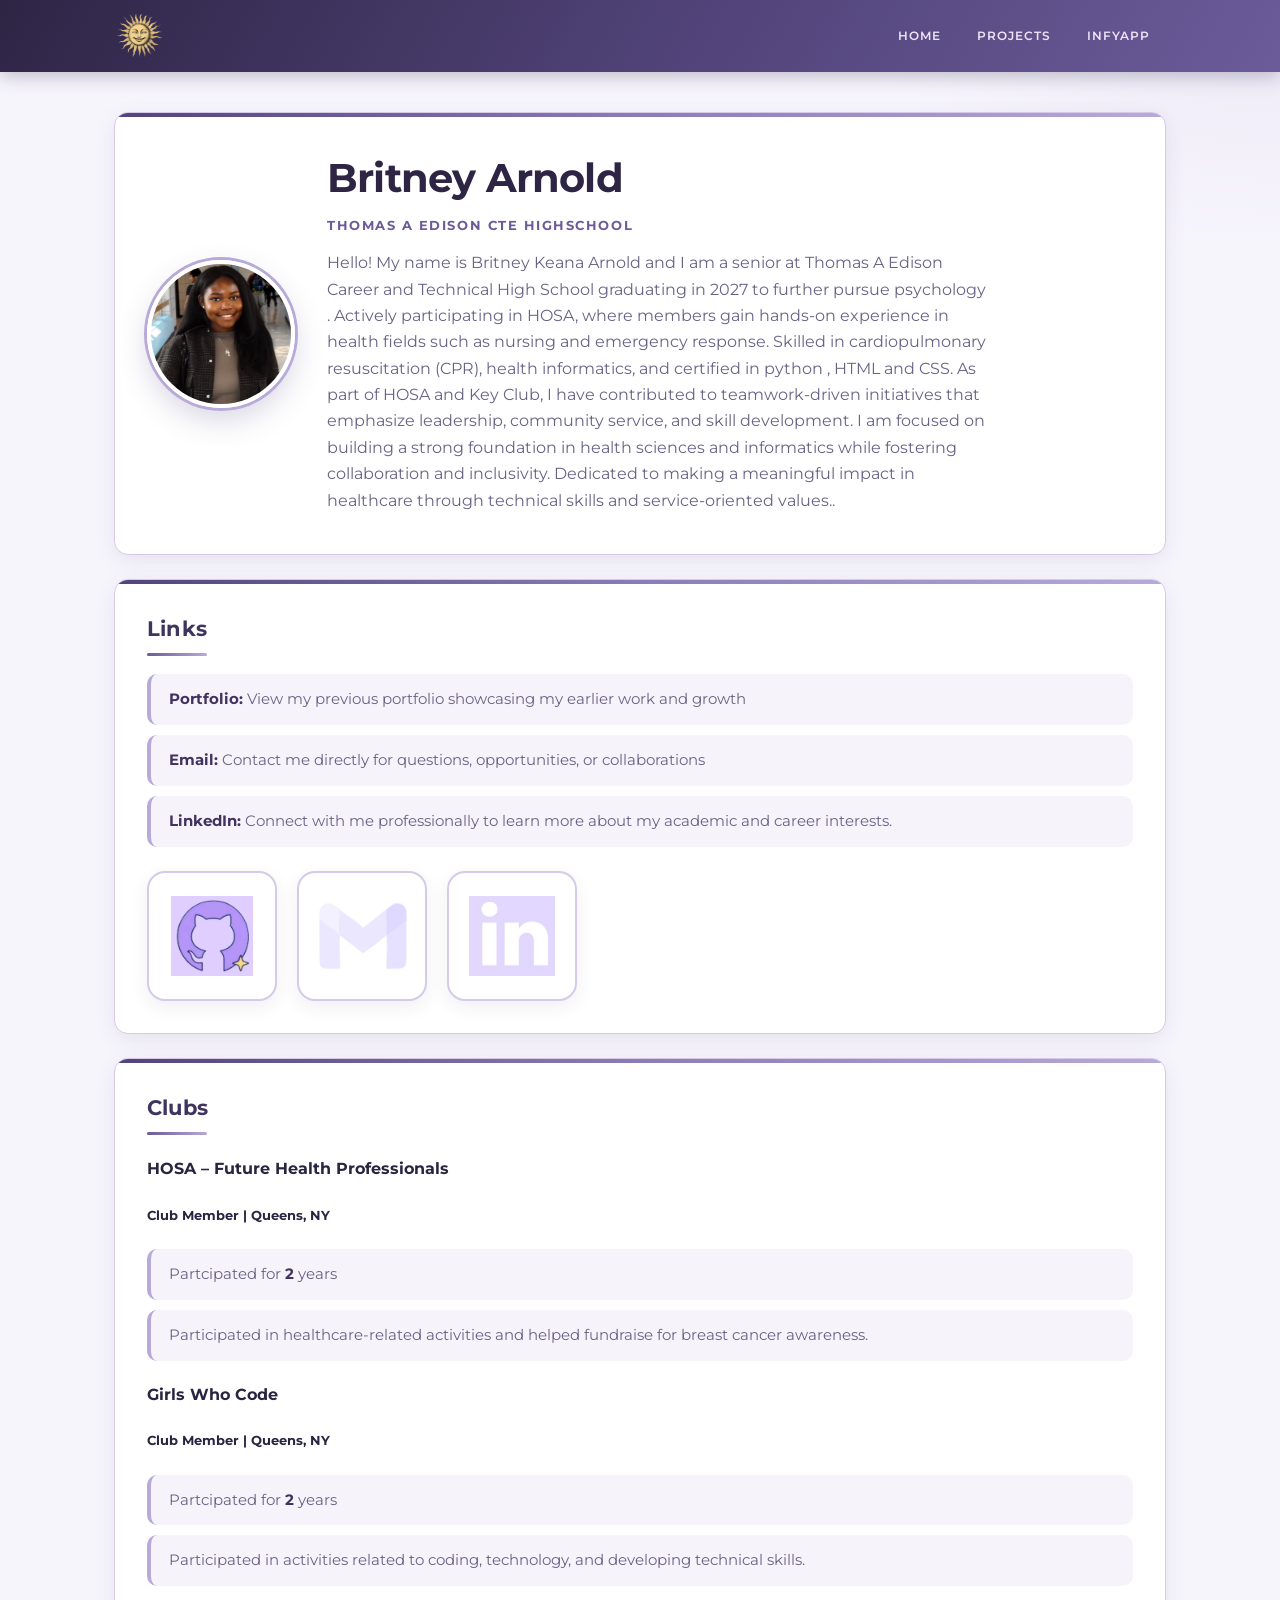
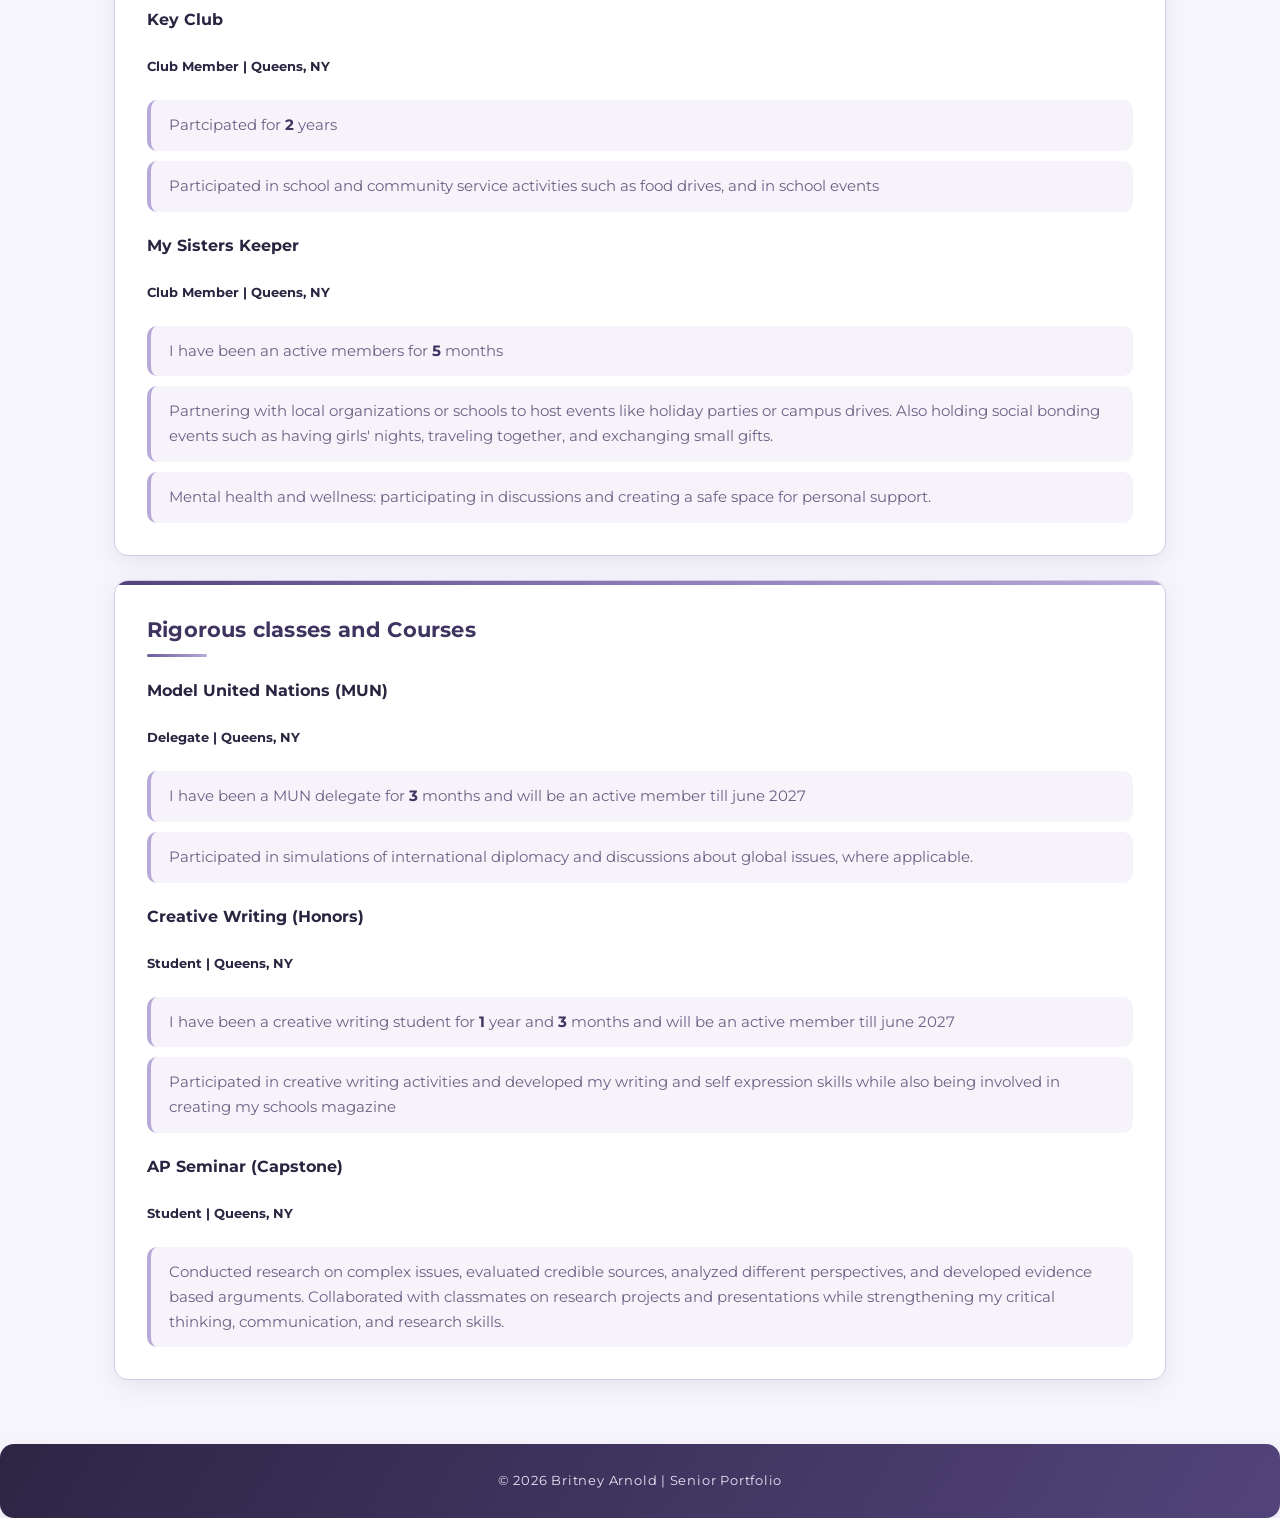
==== index.html @ cd98a6b1 "Update index.html" ====
<!DOCTYPE html>
<html lang="en">
<head>
  <meta charset="UTF-8" />
  <meta name="viewport" content="width=device-width, initial-scale=1.0" />
  <meta name="description" content="Senior Fall Portfolio for Britney" />
  <meta name="keywords" content="portfolio, junior, projects, programming, web development" />
  <meta name="author" content="Britney" />

  <title>Britney Arnold | Senior Fall Portfolio</title>

  <!-- Main stylesheet -->
  <link rel="stylesheet" href="style.css" />

  <link rel="icon" type="image/x-icon" href="sun.png" />
  <link rel="preconnect" href="https://fonts.googleapis.com" />
  <link rel="preconnect" href="https://fonts.gstatic.com" crossorigin />
  <link href="https://fonts.googleapis.com/css2?family=Montserrat:wght@300;400;700&display=swap" rel="stylesheet" />
</head>

<body>

  <!-- NAVBAR -->
  <header>
    <nav class="navbar">
      <div class="navbar-left">
        <img src="sun.png" alt="Logo" />
      </div>

      <ul class="navbar-right">
        <li><a href="index.html">Home</a></li>
        <li><a href="projects.html">Projects</a></li>
         <li><a href="infyapp.html">InfyApp</a></li>
      </ul>
    </nav>
  </header>

  <!-- MAIN CONTENT -->
  <main class="home-card">

    <!-- ABOUT / BIO CARD -->
    <section class="resource-card">
      <div class="bio">
        <div class="bio-pic">
          <img src="britney.png" alt="My professional headshot" />
        </div>

        <div class="bio-text">
          <h1>Britney Arnold</h1>
          <h4>Thomas A Edison CTE highschool </h4>
          <p>
            Hello! My name is Britney Keana Arnold and I am a senior at Thomas A Edison Career and Technical High School graduating in 2027 to further pursue psychology . Actively participating in HOSA, where members gain hands-on experience in health fields such as nursing and emergency response. Skilled in cardiopulmonary resuscitation (CPR), health informatics, and certified in python , HTML and CSS. As part of HOSA and Key Club, I have contributed to teamwork-driven initiatives that emphasize leadership, community service, and skill development. I am focused on building a strong foundation in health sciences and informatics while fostering collaboration and inclusivity. Dedicated to making a meaningful impact in healthcare through technical skills and service-oriented values.. 
        </div>
      </div>
    </section>

    <!-- QUICK LINKS CARD (optional) -->
    <section class="resource-card">
      <h2>Links</h2>
      <!--<p>Portfolio: View my previous portfolio showcasing my earlier work and growth
      Email: Contact me directly for questions, opportunities, or collaborations
        LinkedIn: Connect with me professionally to learn more about my academic and career interests.</p>-->
        <ul>
          <li><strong>Portfolio:</strong> View my previous portfolio showcasing my earlier work and growth</li>
          <li><strong>Email:</strong> Contact me directly for questions, opportunities, or collaborations</li>
          <li><strong>LinkedIn:</strong> Connect with me professionally to learn more about my academic and career interests.</li>
        </ul>

      <div class="skill-images">
        <!-- Old portfolio -->
        <a href="https://britneyataehs.github.io/sophmore_portfolio/" target="_blank" rel="noopener">
          <div class="picture">
            <img class="link-pic" src="github.png" alt="Old Portfolio" />
          </div>
        </a>

        <!-- Email -->
        <a href="mailto:britneya44@nycstudents.net" target="_blank" rel="noopener">
          <div class="picture">
            <img class="link-pic" src="gmailpurple.png" alt="Email" />
          </div>
        </a>

        <!-- LinkedIn (or other) -->
        <a href="https://www.linkedin.com/in/britney-a-8b460536a/" target="_blank" rel="noopener">
          <div class="picture">
            <img class="link-pic" src="linkedin.png" alt="LinkedIn" />
          </div>
        </a>
      </div>
    </section>

      <section class="resource-card">
        <h2>Clubs</h2>
          <h4>HOSA – Future Health Professionals</h4>
          <h5>Club Member | Queens, NY</h5>
        <ul>
          <li>Partcipated for <strong>2</strong> years</li>
          <li>Participated in healthcare-related activities and helped fundraise for breast cancer awareness.</li>
        </ul>
        <h4>Girls Who Code</h4>
          <h5>Club Member | Queens, NY</h5>
        <ul>
          <li>Partcipated for <strong>2</strong> years</li>
          <li>Participated in activities related to coding, technology, and developing technical skills.</li>
        </ul>
        <h4>Key Club</h4>
          <h5>Club Member | Queens, NY</h5>
        <ul>
          <li>Partcipated for <strong>2</strong> years</li>
          <li>Participated in school and community service activities such as food drives, and in school events</li>
        </ul>
        <h4>My Sisters Keeper</h4>
          <h5>Club Member | Queens, NY</h5>
        <ul>
          <li>I have been an active members for <strong>5</strong> months</li>
          <li>Partnering with local organizations or schools to host events like holiday parties or campus drives. Also holding social bonding events such as having girls' nights, traveling together, and exchanging small gifts.</li>
          <li>Mental health and wellness: participating in discussions and creating a safe space for personal support.</li>
        </ul>
      </section>
   <section class="resource-card">
<h2>Rigorous classes and Courses</h2>
     <h4>Model United Nations (MUN)</h4>
     <h5>Delegate | Queens, NY</h5>
        <ul>
          <li>I have been a MUN delegate for <strong>3</strong> months and will be an active member till june 2027</li>
          <li>Participated in simulations of international diplomacy and discussions about global issues, where applicable.</li>
        </ul>
     <h4>Creative Writing (Honors)</h4>
     <h5>Student | Queens, NY</h5>
        <ul>
          <li>I have been a creative writing student for <strong>1</strong> year and <strong>3</strong> months and will be an active member till june 2027</li>
          <li>Participated in creative writing activities and developed my writing and self expression skills while also being involved in creating my schools magazine </li>
        </ul>
     <h4>AP Seminar (Capstone) </h4>
     <h5>Student | Queens, NY</h5>
        <ul>
          <li>Conducted research on complex issues, evaluated credible sources, analyzed different perspectives, and developed evidence based arguments. Collaborated with classmates on research projects and presentations while strengthening my critical thinking, communication, and research skills.</li>
        </ul>
   </section>

  </main>

  <!-- FOOTER -->
  <footer class="resource-card">
    <p>© <span id="year"></span> Britney Arnold | Senior Portfolio</p>
  </footer>

  <script>
    // Auto-updates the year in the footer
    document.getElementById("year").textContent = new Date().getFullYear();
  </script>

</body>
</html>
---- style.css ----
/* ==========================================================
   Britney Arnold | Junior Fall Portfolio
   Theme: Lavender shades — calm, professional, low-key
   ========================================================== */
/* ---------- 1. Color system ---------- */
:root {
  --lav-900: #2e2545;   /* deepest purple  */
  --lav-800: #3f3460;
  --lav-700: #52447a;   /* primary text    */
  --lav-600: #6b5b99;
  --lav-500: #8b7bb8;   /* accent          */
  --lav-300: #b8aad8;
  --lav-200: #d5cbe9;
  --lav-100: #ebe5f6;   /* pale lavender   */
  --lav-050: #f6f3fb;
  --canvas: #f7f5fc;
  --paper:  #ffffff;
  --ink:    #2a2440;
  --muted:  #6a6285;
  --radius:      14px;
  --shadow-soft: 0 6px 22px rgba(60, 45, 100, 0.09);
  --shadow-lift: 0 12px 34px rgba(60, 45, 100, 0.15);
  --ease:        0.25s ease;
}
/* ---------- 2. Base ---------- */
* { box-sizing: border-box; }
html { scroll-behavior: smooth; }
body {
  margin: 0;
  font-family: "Montserrat", "Segoe UI", system-ui, sans-serif;
  line-height: 1.65;
  color: var(--ink);
  background:
    radial-gradient(800px 480px at 10% -8%, rgba(139, 123, 184, 0.14), transparent 60%),
    radial-gradient(700px 460px at 100% 0%, rgba(184, 170, 216, 0.16), transparent 58%),
    var(--canvas);
  min-height: 100vh;
}
img { max-width: 100%; display: block; }
a { color: var(--lav-700); text-decoration: none; }
a:focus-visible {
  outline: 3px solid var(--lav-500);
  outline-offset: 3px;
  border-radius: 8px;
}
/* ---------- 3. Header / Navbar ---------- */
header {
  position: sticky;
  top: 0;
  z-index: 50;
  background: linear-gradient(120deg, var(--lav-900), var(--lav-700) 55%, var(--lav-600));
  box-shadow: 0 4px 18px rgba(46, 37, 69, 0.28);
}
.navbar {
  max-width: 1100px;
  margin: 0 auto;
  padding: 14px 24px;
  display: flex;
  align-items: center;
  justify-content: space-between;
  gap: 18px;
  flex-wrap: wrap;
}
.navbar-left img {
  height: 44px;
  width: auto;
  object-fit: contain;
}
.navbar-right {
  display: flex;
  align-items: center;
  gap: 4px;
  list-style: none;
  margin: 0;
  padding: 0;
  flex-wrap: wrap;
}
.navbar-right li a {
  display: inline-block;
  padding: 9px 15px;
  border-radius: 999px;
  font-size: 0.78rem;
  font-weight: 600;
  letter-spacing: 0.08em;
  text-transform: uppercase;
  color: var(--lav-100);
  border: 1px solid transparent;
  transition: color var(--ease), background var(--ease), border-color var(--ease);
}
.navbar-right li a:hover,
.navbar-right li a:focus-visible {
  color: #ffffff;
  background: rgba(213, 203, 233, 0.18);
  border-color: var(--lav-300);
}
/* ---------- 4. Layout ---------- */
.home-card {
  max-width: 1100px;
  margin: 0 auto;
  padding: 40px 24px 64px;
  display: grid;
  gap: 24px;
}
/* ---------- 5. Cards ---------- */
.resource-card {
  position: relative;
  overflow: hidden;
  background: var(--paper);
  border: 1px solid var(--lav-200);
  border-radius: var(--radius);
  padding: 32px;
  box-shadow: var(--shadow-soft);
  transition: box-shadow var(--ease);
}
.resource-card::before {
  content: "";
  position: absolute;
  inset: 0 0 auto 0;
  height: 4px;
  background: linear-gradient(90deg, var(--lav-700), var(--lav-500), var(--lav-300));
}
.resource-card:hover { box-shadow: var(--shadow-lift); }
/* ---------- 6. Bio ---------- */
.bio {
  display: flex;
  align-items: center;
  gap: 32px;
  flex-wrap: wrap;
}
.bio-pic img {
  width: 148px;
  height: 148px;
  object-fit: cover;
  border-radius: 50%;
  border: 4px solid var(--paper);
  box-shadow: 0 0 0 3px var(--lav-300), 0 12px 30px rgba(82, 68, 122, 0.22);
}
.bio-text { flex: 1 1 320px; }
.bio-text h1 {
  margin: 0 0 4px;
  font-size: clamp(1.9rem, 4vw, 2.5rem);
  font-weight: 700;
  letter-spacing: -0.02em;
  color: var(--lav-900);
}
.bio-text h4 {
  margin: 0 0 14px;
  font-size: 0.8rem;
  font-weight: 700;
  letter-spacing: 0.12em;
  text-transform: uppercase;
  color: var(--lav-600);
}
.bio-text p {
  margin: 0;
  color: var(--muted);
  max-width: 60ch;
}
/* ---------- 7. Headings ---------- */
.resource-card h2 {
  margin: 0 0 18px;
  font-size: 1.3rem;
  font-weight: 700;
  color: var(--lav-800);
  letter-spacing: 0.01em;
  padding-bottom: 10px;
  position: relative;
}
.resource-card h2::after {
  content: "";
  position: absolute;
  left: 0;
  bottom: 0;
  width: 60px;
  height: 3px;
  border-radius: 3px;
  background: linear-gradient(90deg, var(--lav-600), var(--lav-300));
}
.resource-card p {
  color: var(--muted);
  margin: 0 0 8px;
}
/* ---------- 8. Lists ---------- */
.resource-card ul {
  list-style: none;
  margin: 0;
  padding: 0;
  display: grid;
  gap: 10px;
}
.resource-card > ul > li {
  padding: 13px 18px;
  background: var(--lav-050);
  border-left: 4px solid var(--lav-300);
  border-radius: 10px;
  color: var(--muted);
  font-size: 0.94rem;
  transition: background var(--ease), border-color var(--ease);
}
.resource-card > ul > li:hover {
  background: var(--lav-100);
  border-left-color: var(--lav-600);
}
.resource-card ul strong { color: var(--lav-800); }
/* ---------- 9. Icon buttons ---------- */
.skill-images {
  display: flex;
  flex-wrap: wrap;
  gap: 20px;
  margin-top: 24px;
}
.picture {
  width: 130px;
  height: 130px;
  display: grid;
  place-items: center;
  padding: 16px;
  background: var(--paper);
  border: 2px solid var(--lav-200);
  border-radius: 18px;
  box-shadow: 0 6px 18px rgba(60, 45, 100, 0.08);
  transition: border-color var(--ease), box-shadow var(--ease);
}
.link-pic {
  max-height: 80px;
  width: auto;
  object-fit: contain;
}
.skill-images a:hover .picture,
.skill-images a:focus-visible .picture {
  border-color: var(--lav-500);
  box-shadow: 0 10px 26px rgba(60, 45, 100, 0.18);
}
/* ---------- 10. Reusable button ---------- */
/* Add class="btn" to any <a> or <button> */
.btn {
  display: inline-block;
  padding: 12px 26px;
  border: 2px solid var(--lav-600);
  border-radius: 999px;
  background: transparent;
  color: var(--lav-700);
  font-family: inherit;
  font-weight: 700;
  font-size: 0.8rem;
  letter-spacing: 0.08em;
  text-transform: uppercase;
  cursor: pointer;
  transition: background var(--ease), color var(--ease);
}
.btn:hover,
.btn:focus-visible {
  background: linear-gradient(120deg, var(--lav-700), var(--lav-500));
  border-color: var(--lav-700);
  color: #ffffff;
}
/* ---------- 11. Footer ---------- */
footer.resource-card {
  background: linear-gradient(120deg, var(--lav-900), var(--lav-700));
  border: none;
  text-align: center;
  padding: 26px;
}
footer.resource-card::before { display: none; }
footer.resource-card p {
  margin: 0;
  color: var(--lav-100);
  font-size: 0.82rem;
  letter-spacing: 0.06em;
}
/* ---------- 12. Responsive ---------- */
@media (max-width: 760px) {
  .navbar {
    justify-content: center;
    padding: 14px 16px;
  }
  .navbar-right { justify-content: center; }
  .navbar-right li a { padding: 8px 12px; font-size: 0.72rem; }
  .home-card { padding: 26px 16px 48px; }
  .resource-card { padding: 24px 20px; }
  .bio {
    flex-direction: column;
    text-align: center;
  }
  .bio-text p { margin: 0 auto; }
  .resource-card h2 { text-align: center; }
  .resource-card h2::after { left: 50%; transform: translateX(-50%); }
  .skill-images { justify-content: center; }
}
/* ---------- 13. Reduced motion ---------- */
@media (prefers-reduced-motion: reduce) {
  html { scroll-behavior: auto; }
  * { transition: none !important; }
}
.project {
  display: flex;
  flex-direction: column;
  gap: 22px;
}
.project iframe {
  width: 100%;
  height: 650px;
  min-height: 650px;
  display: block;
  border: 1px solid var(--lav-200);
  border-radius: 12px;
  background: var(--lav-050);
}
.reflection h3 {
  margin: 0 0 8px;
  font-size: 1.05rem;
  font-weight: 700;
  color: var(--lav-800);
}
.reflection p {
  margin: 0 0 8px;
  color: var(--muted);
  font-size: 0.94rem;
}
.reflection strong { color: var(--lav-800); }
@media (max-width: 760px) {
  .project iframe {
    height: 480px;
    min-height: 480px;
  }
}
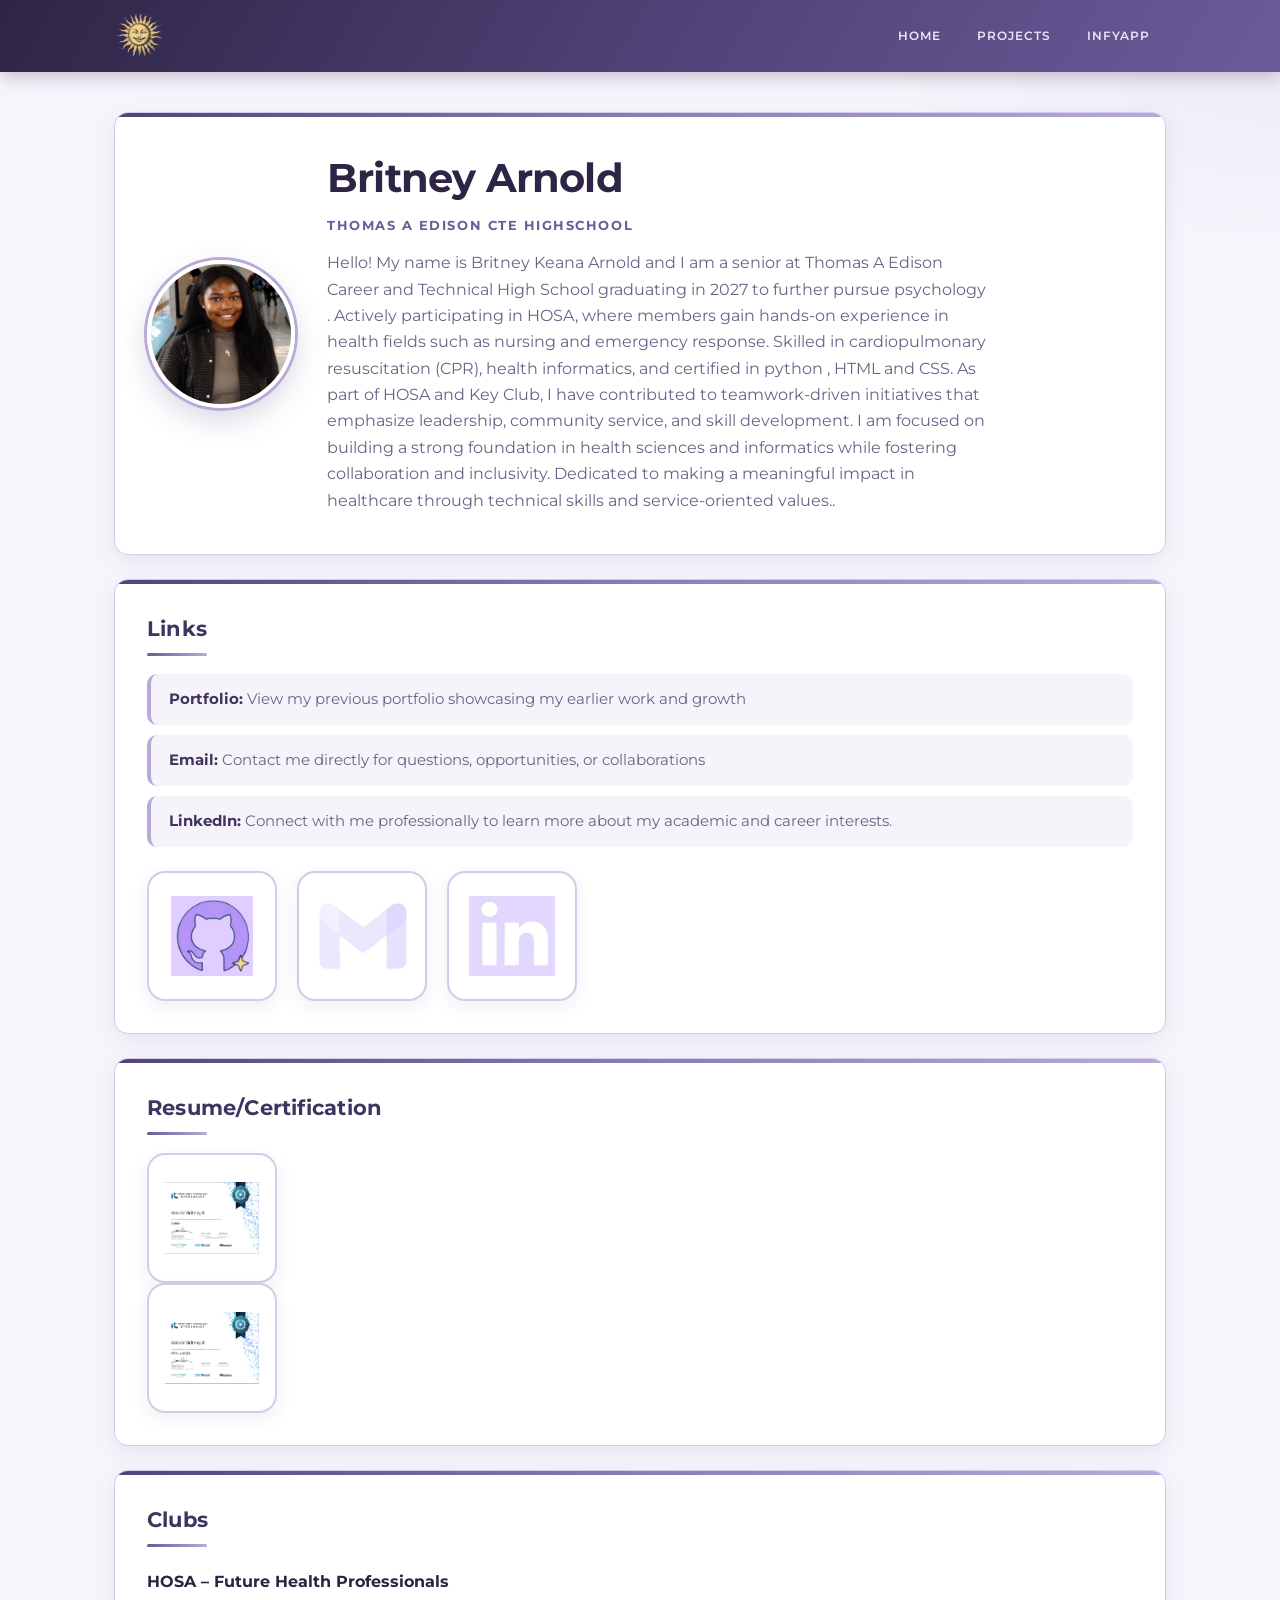
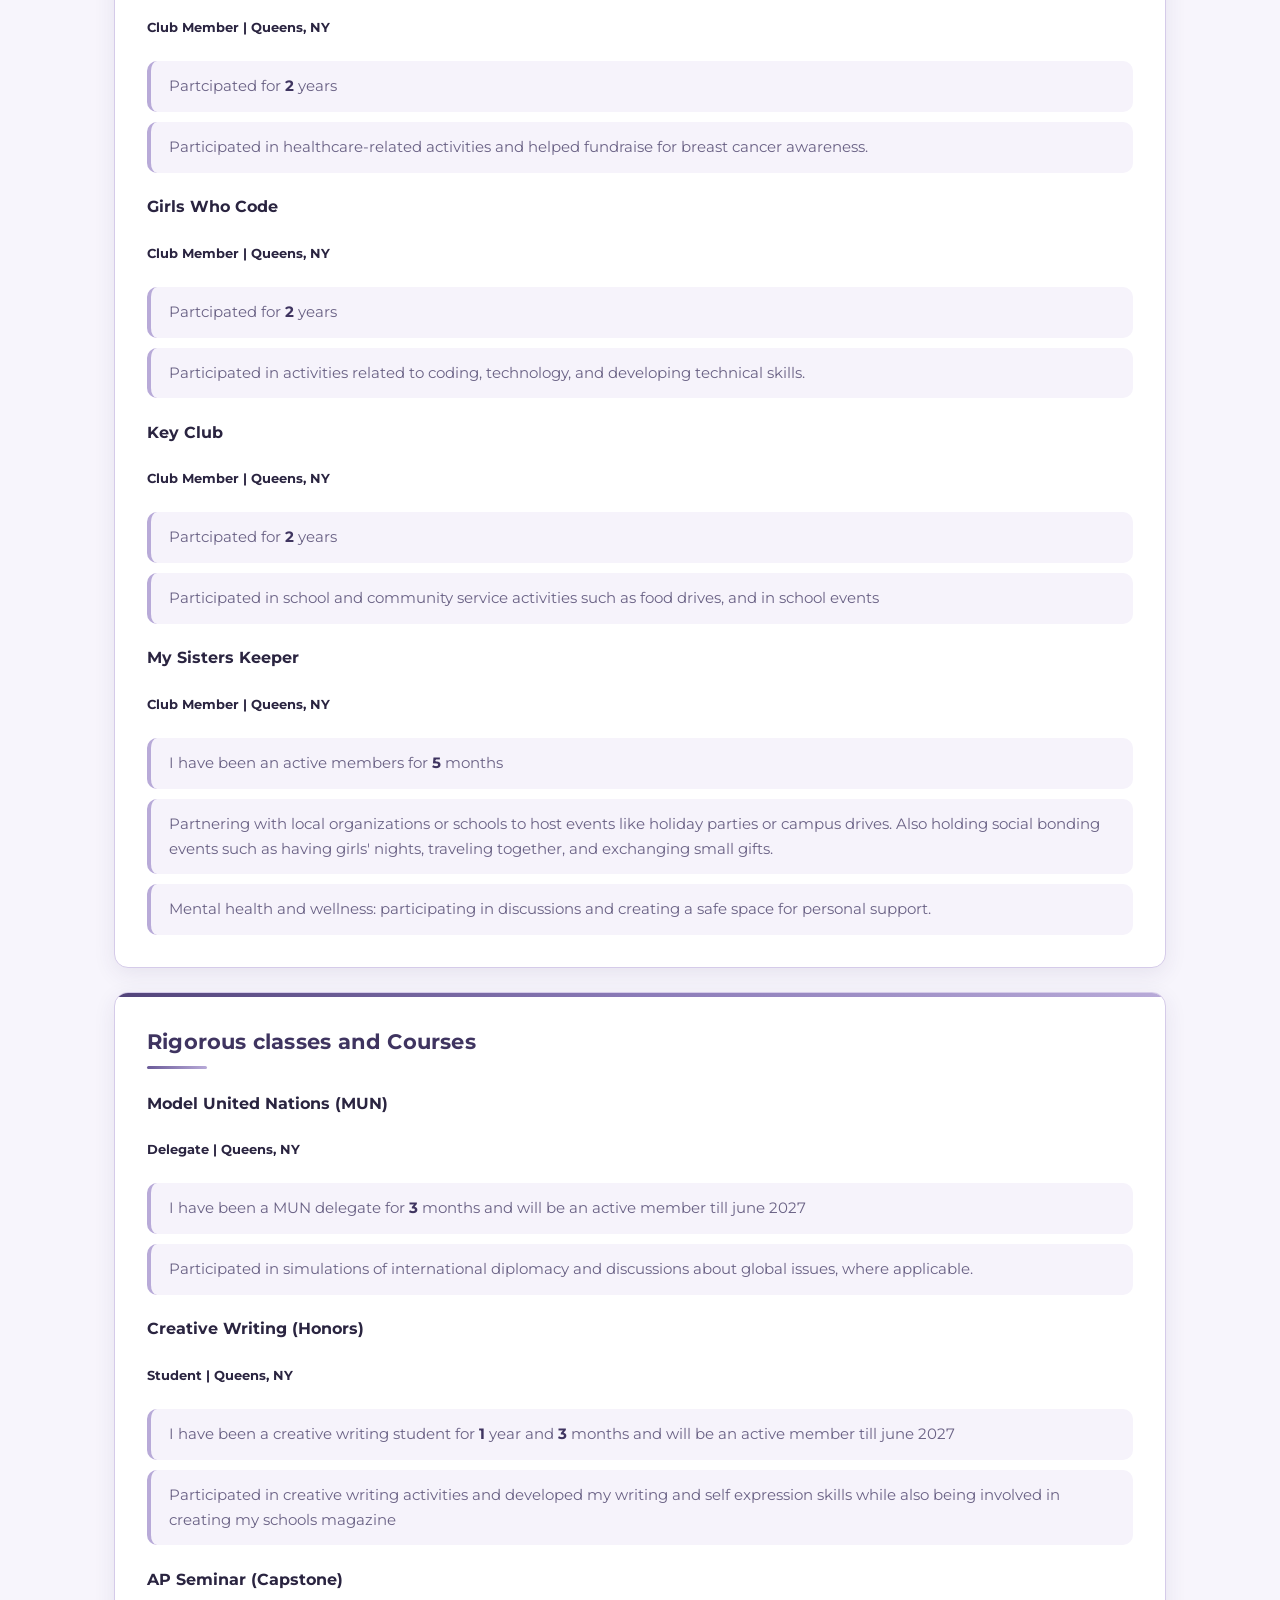
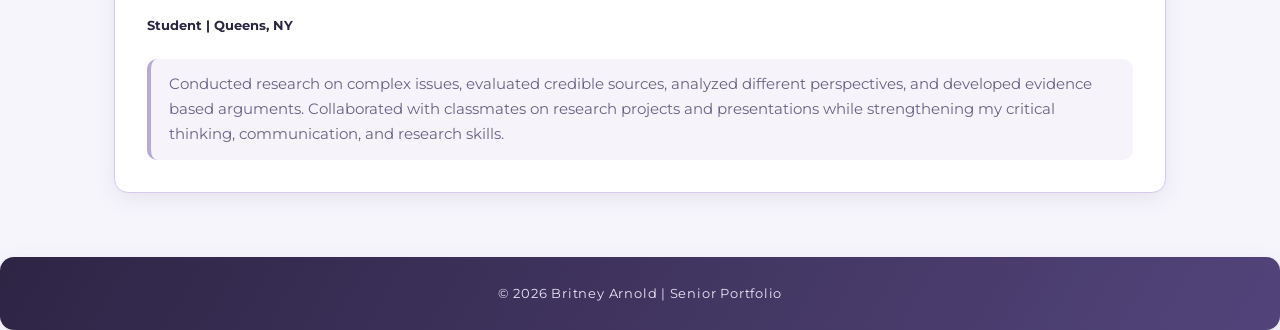
==== commit f9ddd0c2: "Update index.html" ====
--- a/index.html
+++ b/index.html
@@ -90,6 +90,26 @@
       </div>
     </section>
 
+     <section class="resource-card">
+  <h2>Resume/Certification</h2>
+
+  <a href="Cert1.png" target="_blank" rel="noopener">
+    <div class="picture">
+      <img class="picture-size"
+           src="Cert1.png" 
+           alt="Python Certification">
+    </div>
+  </a>
+
+  <a href="cert2.png" target="_blank" rel="noopener">
+    <div class="picture">
+      <img class="picture-size"
+           src="cert2.png"
+           alt="HTML/CSS Certification">
+    </div>
+  </a>
+</section>
+
       <section class="resource-card">
         <h2>Clubs</h2>
           <h4>HOSA – Future Health Professionals</h4>
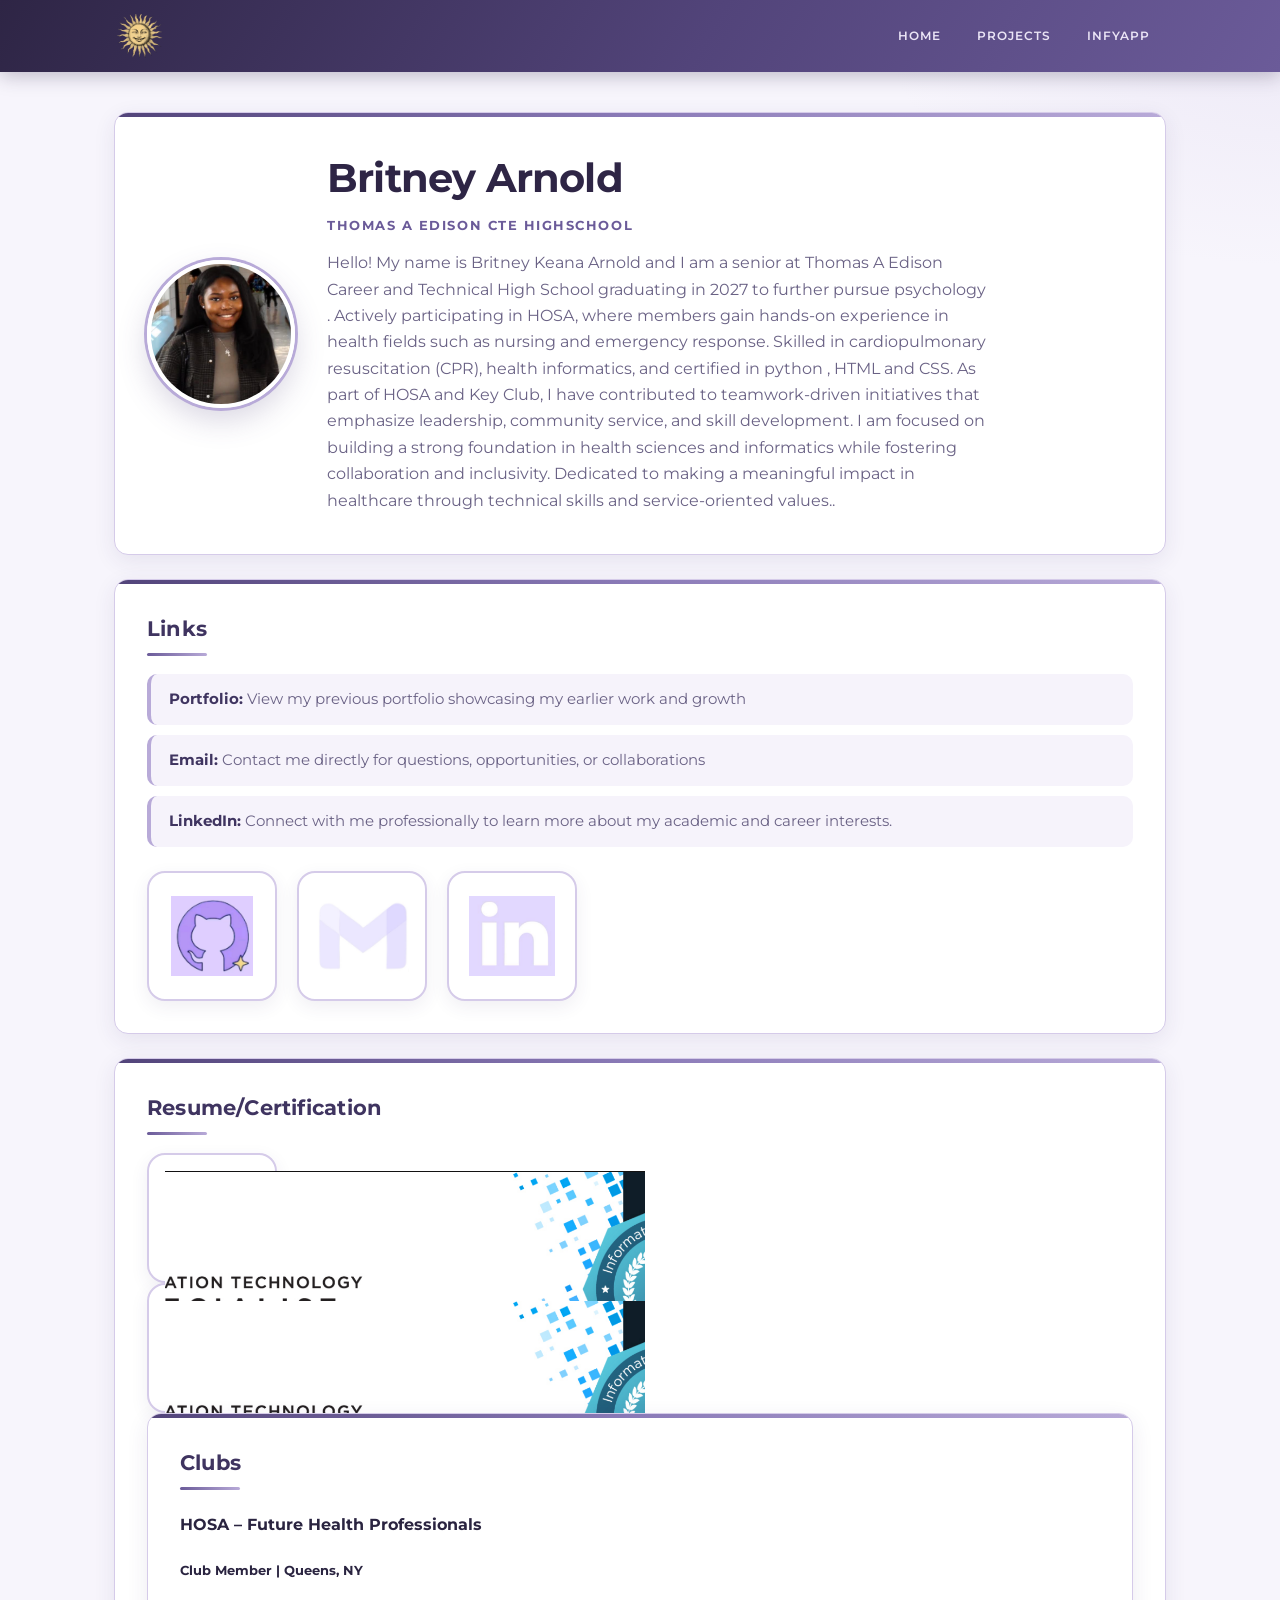
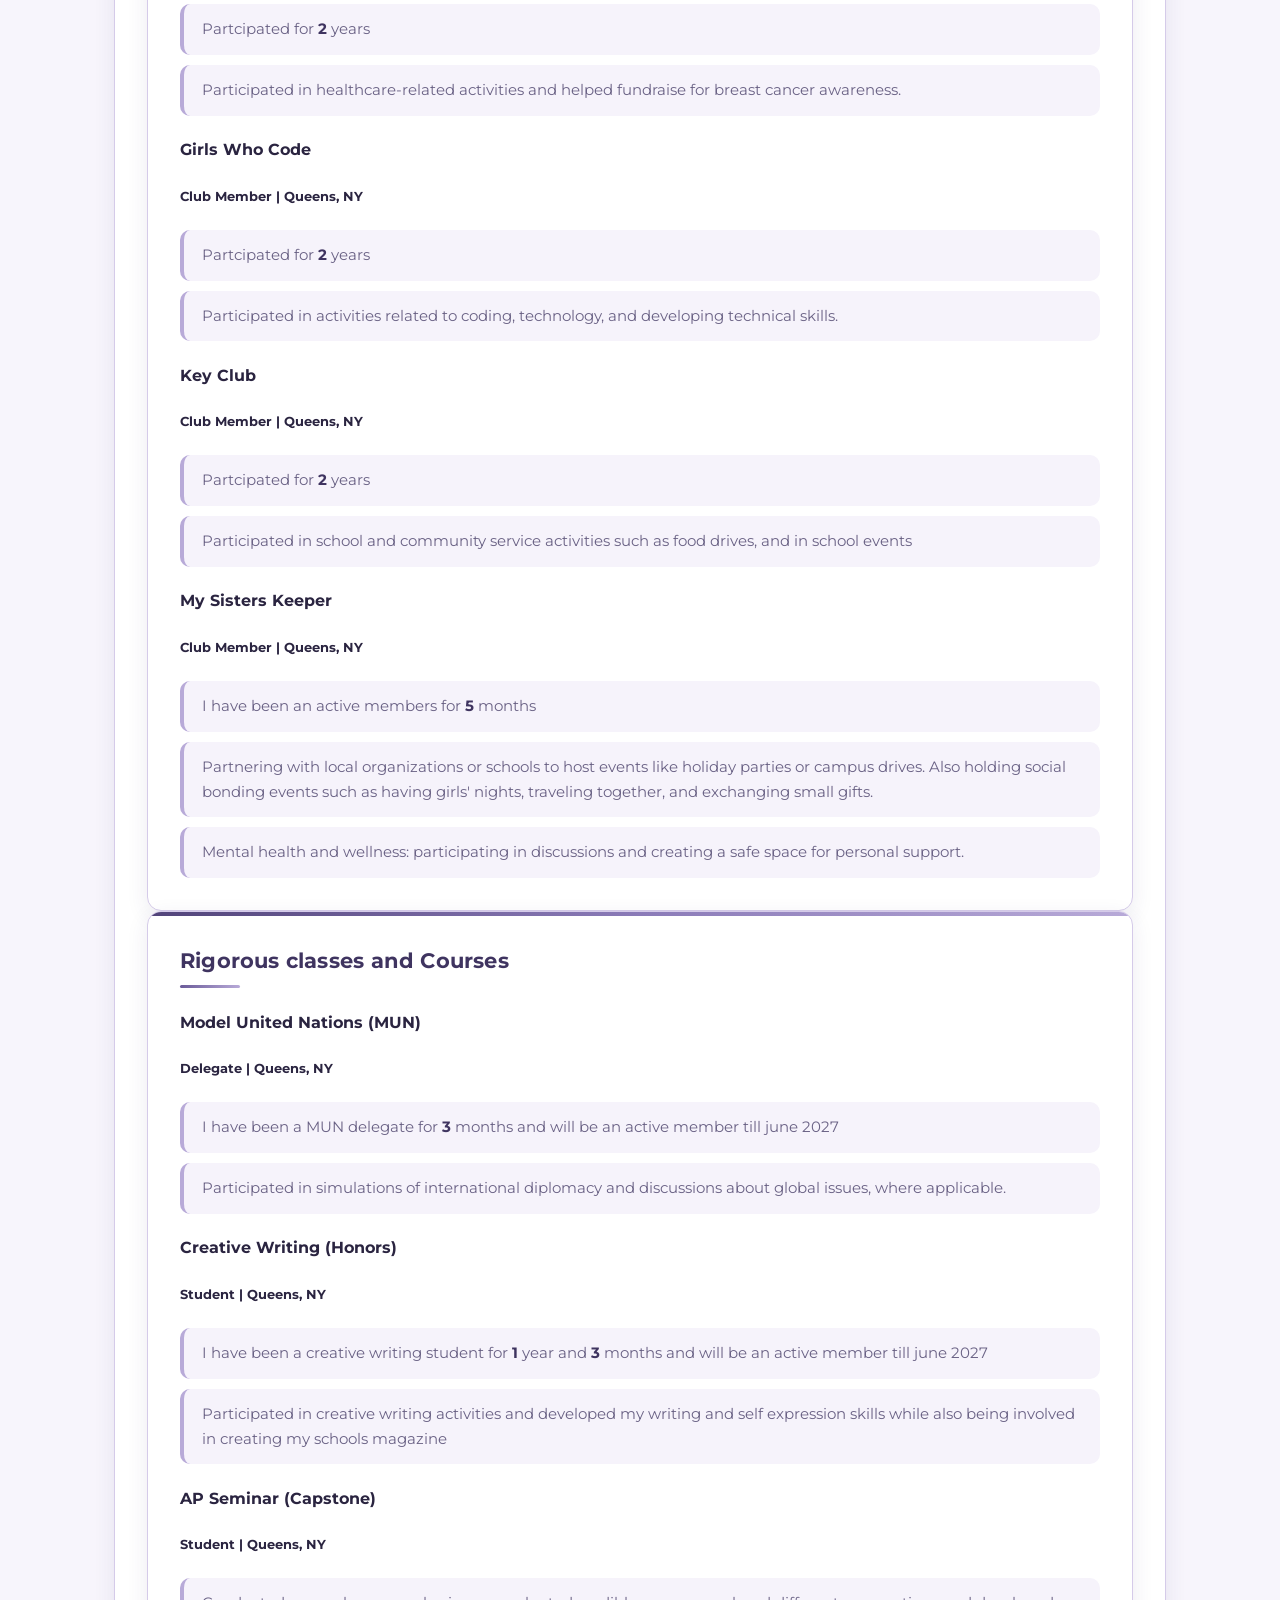
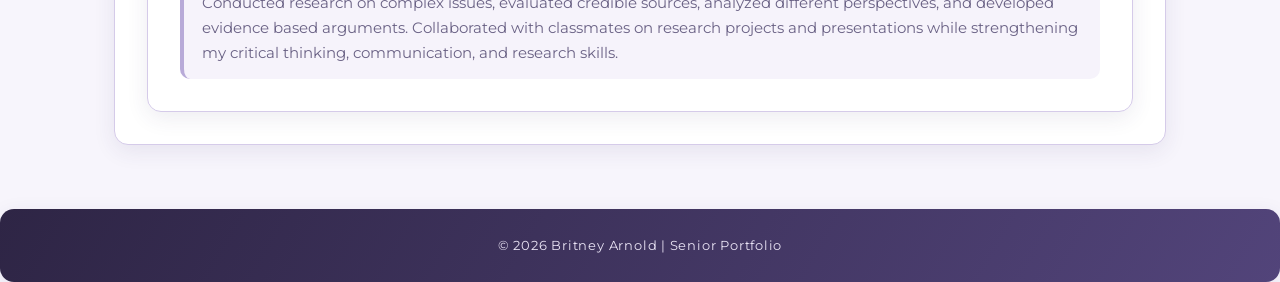
==== commit ad516475: "Update index.html" ====
--- a/index.html
+++ b/index.html
@@ -93,11 +93,13 @@
      <section class="resource-card">
   <h2>Resume/Certification</h2>
 
+  <section>
   <a href="Cert1.png" target="_blank" rel="noopener">
     <div class="picture">
       <img class="picture-size"
            src="Cert1.png" 
-           alt="Python Certification">
+           alt="Python Certification"
+           style="min-width: 5in; min-height: 7in; object-fit: cover;">
     </div>
   </a>
 
@@ -105,7 +107,8 @@
     <div class="picture">
       <img class="picture-size"
            src="cert2.png"
-           alt="HTML/CSS Certification">
+           alt="HTML/CSS Certification"
+           style="min-width: 5in; min-height: 7in; object-fit: cover;">
     </div>
   </a>
 </section>
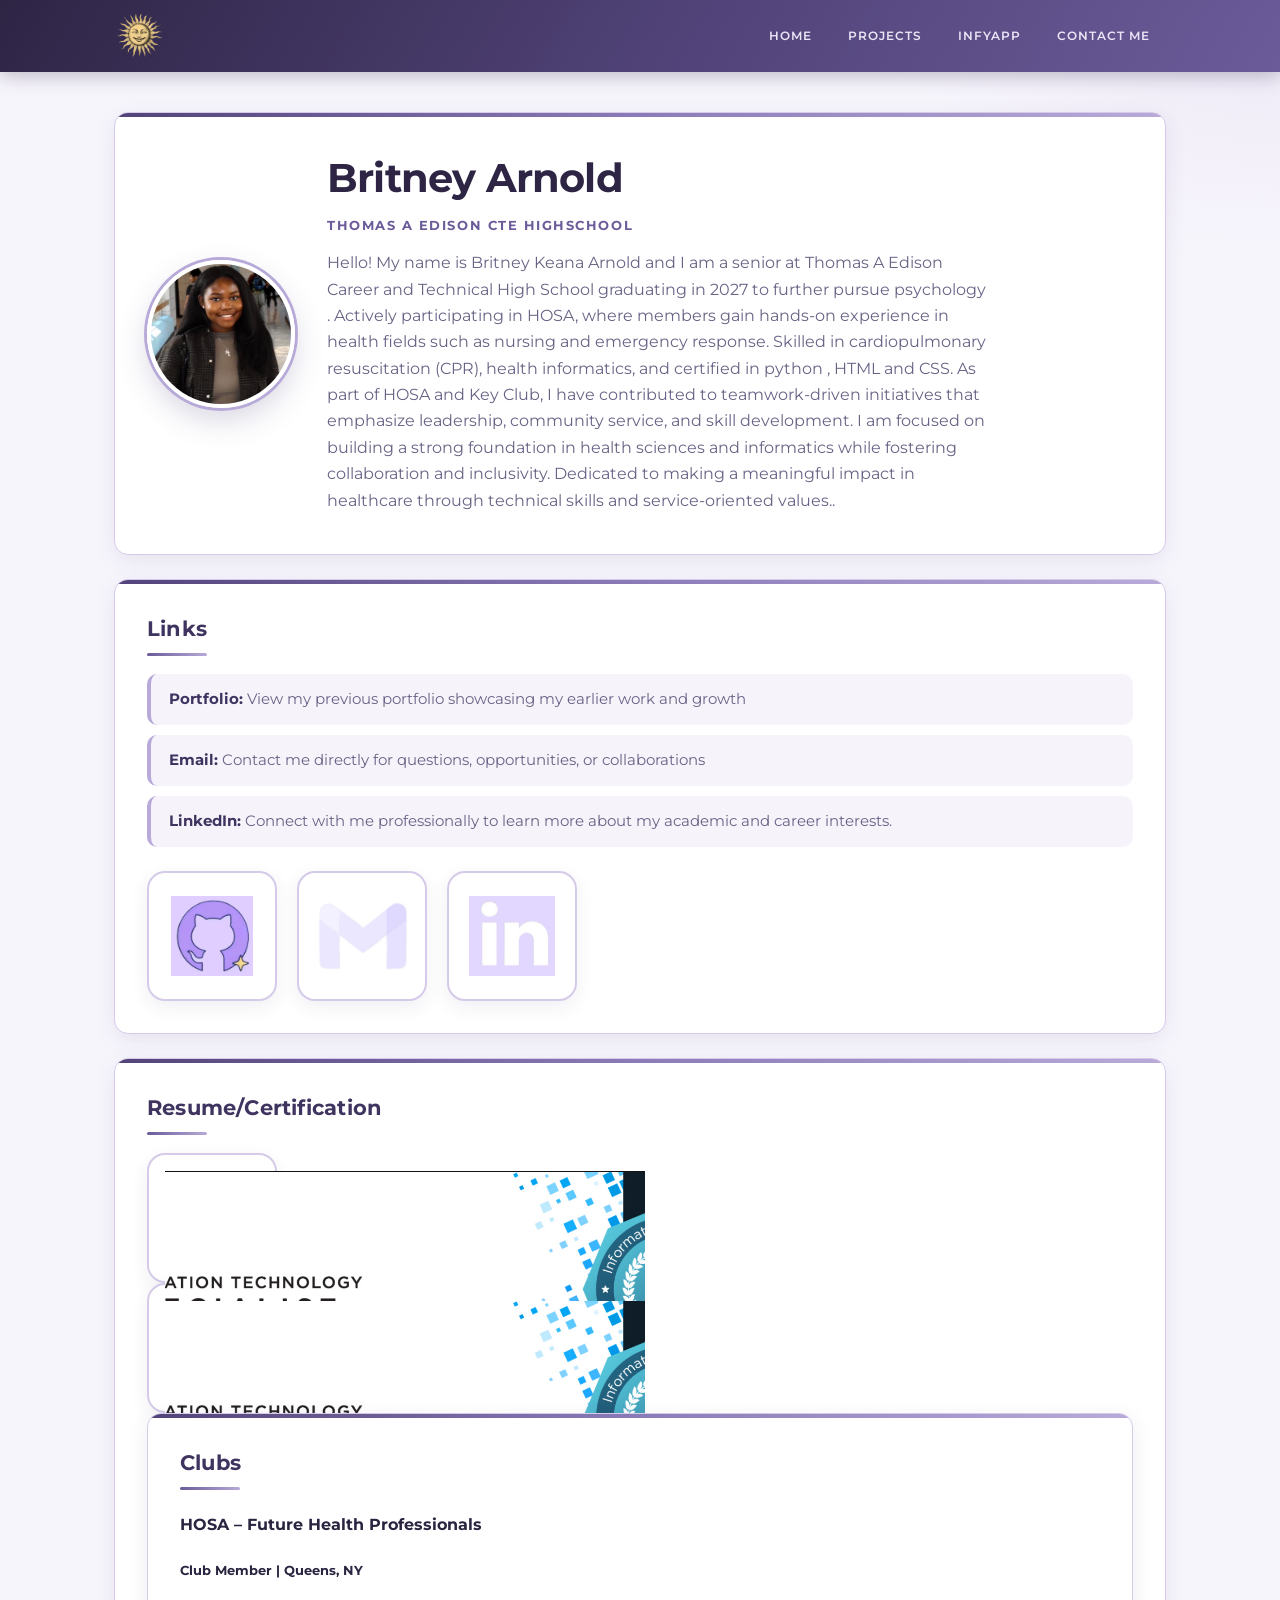
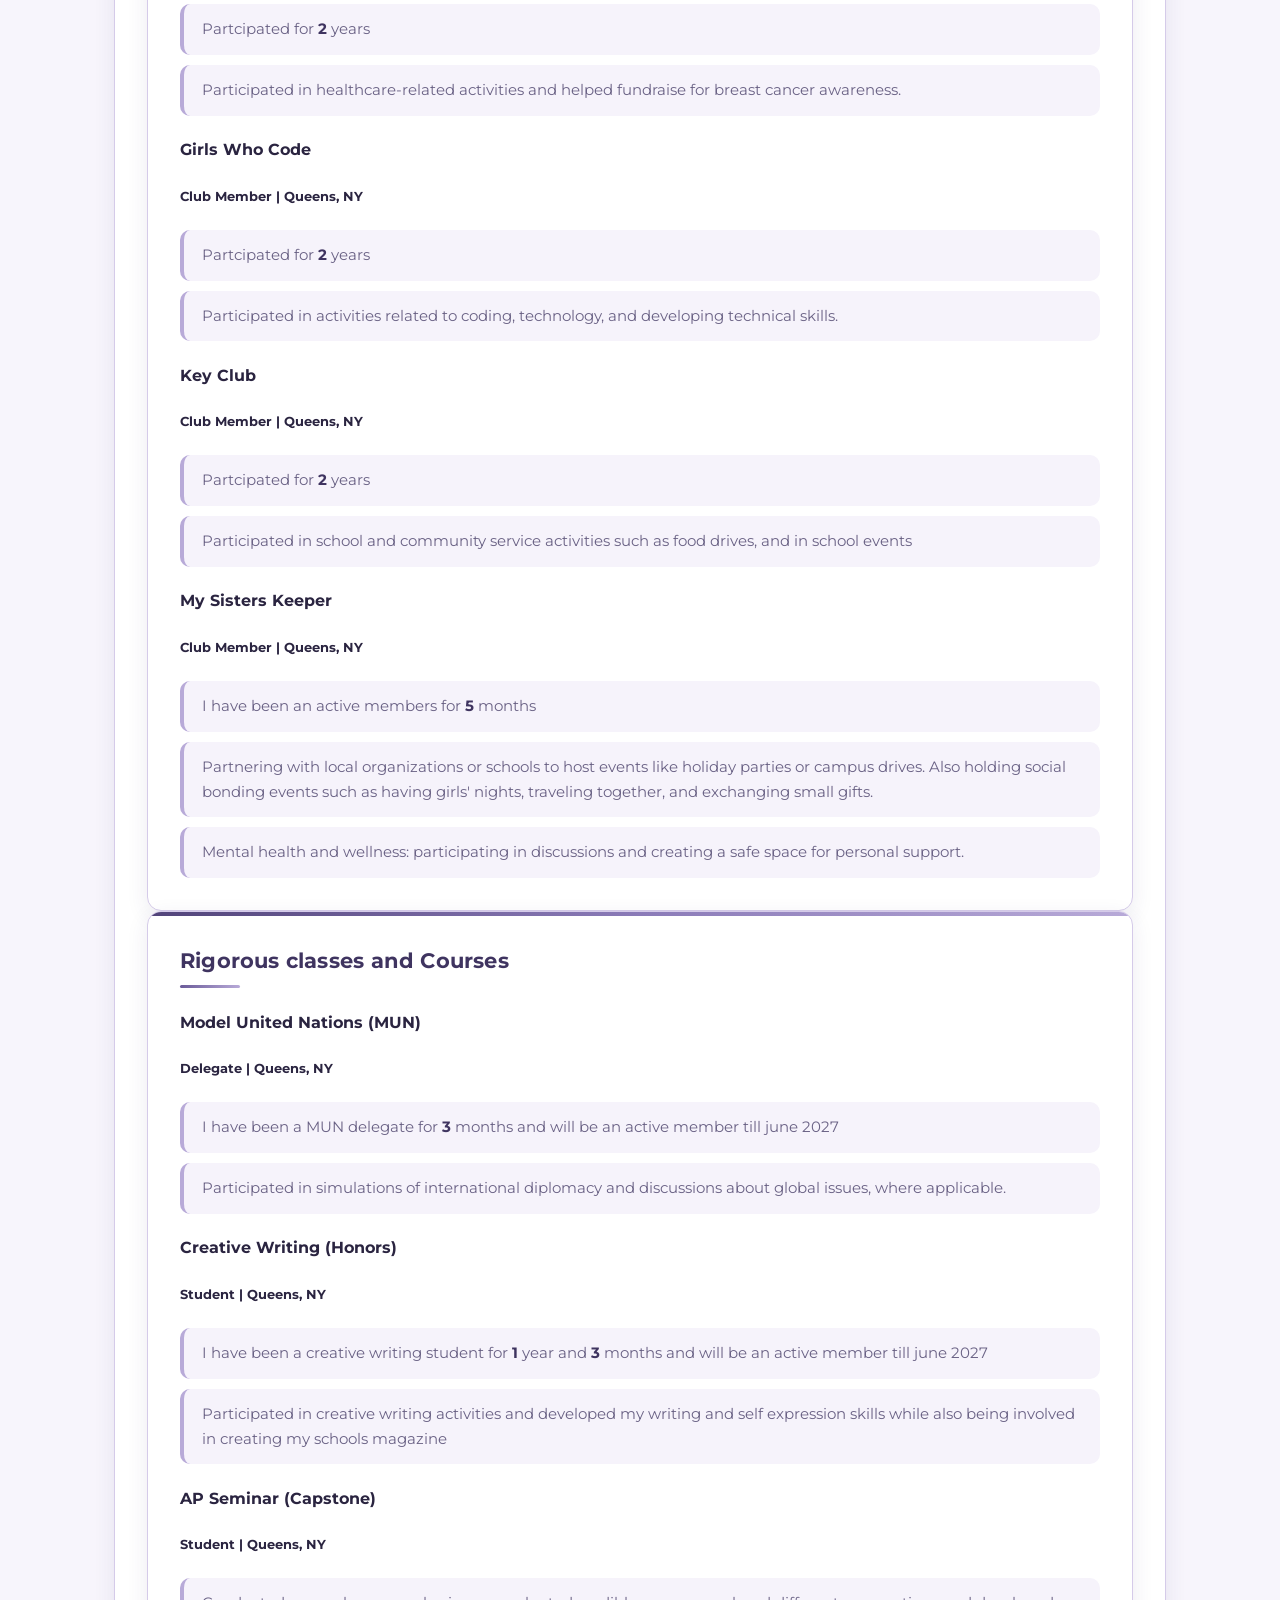
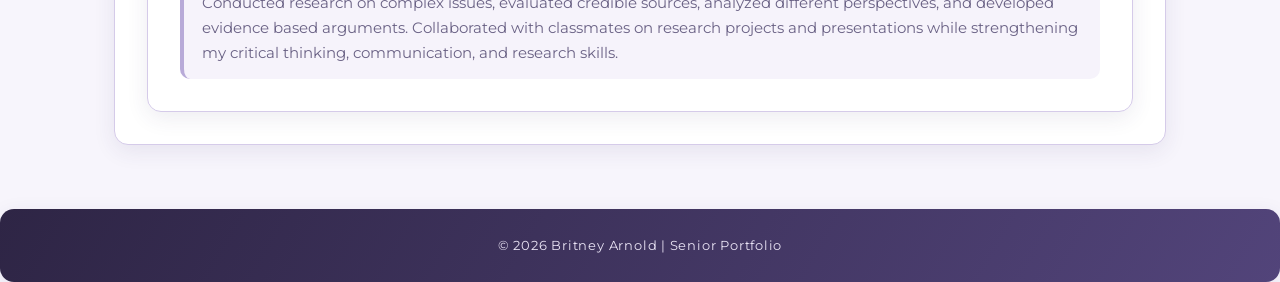
==== commit b5272837: "Update index.html" ====
--- a/index.html
+++ b/index.html
@@ -31,6 +31,7 @@
         <li><a href="index.html">Home</a></li>
         <li><a href="projects.html">Projects</a></li>
          <li><a href="infyapp.html">InfyApp</a></li>
+        <li><a href="contact.html">Contact Me</a></li>
       </ul>
     </nav>
   </header>
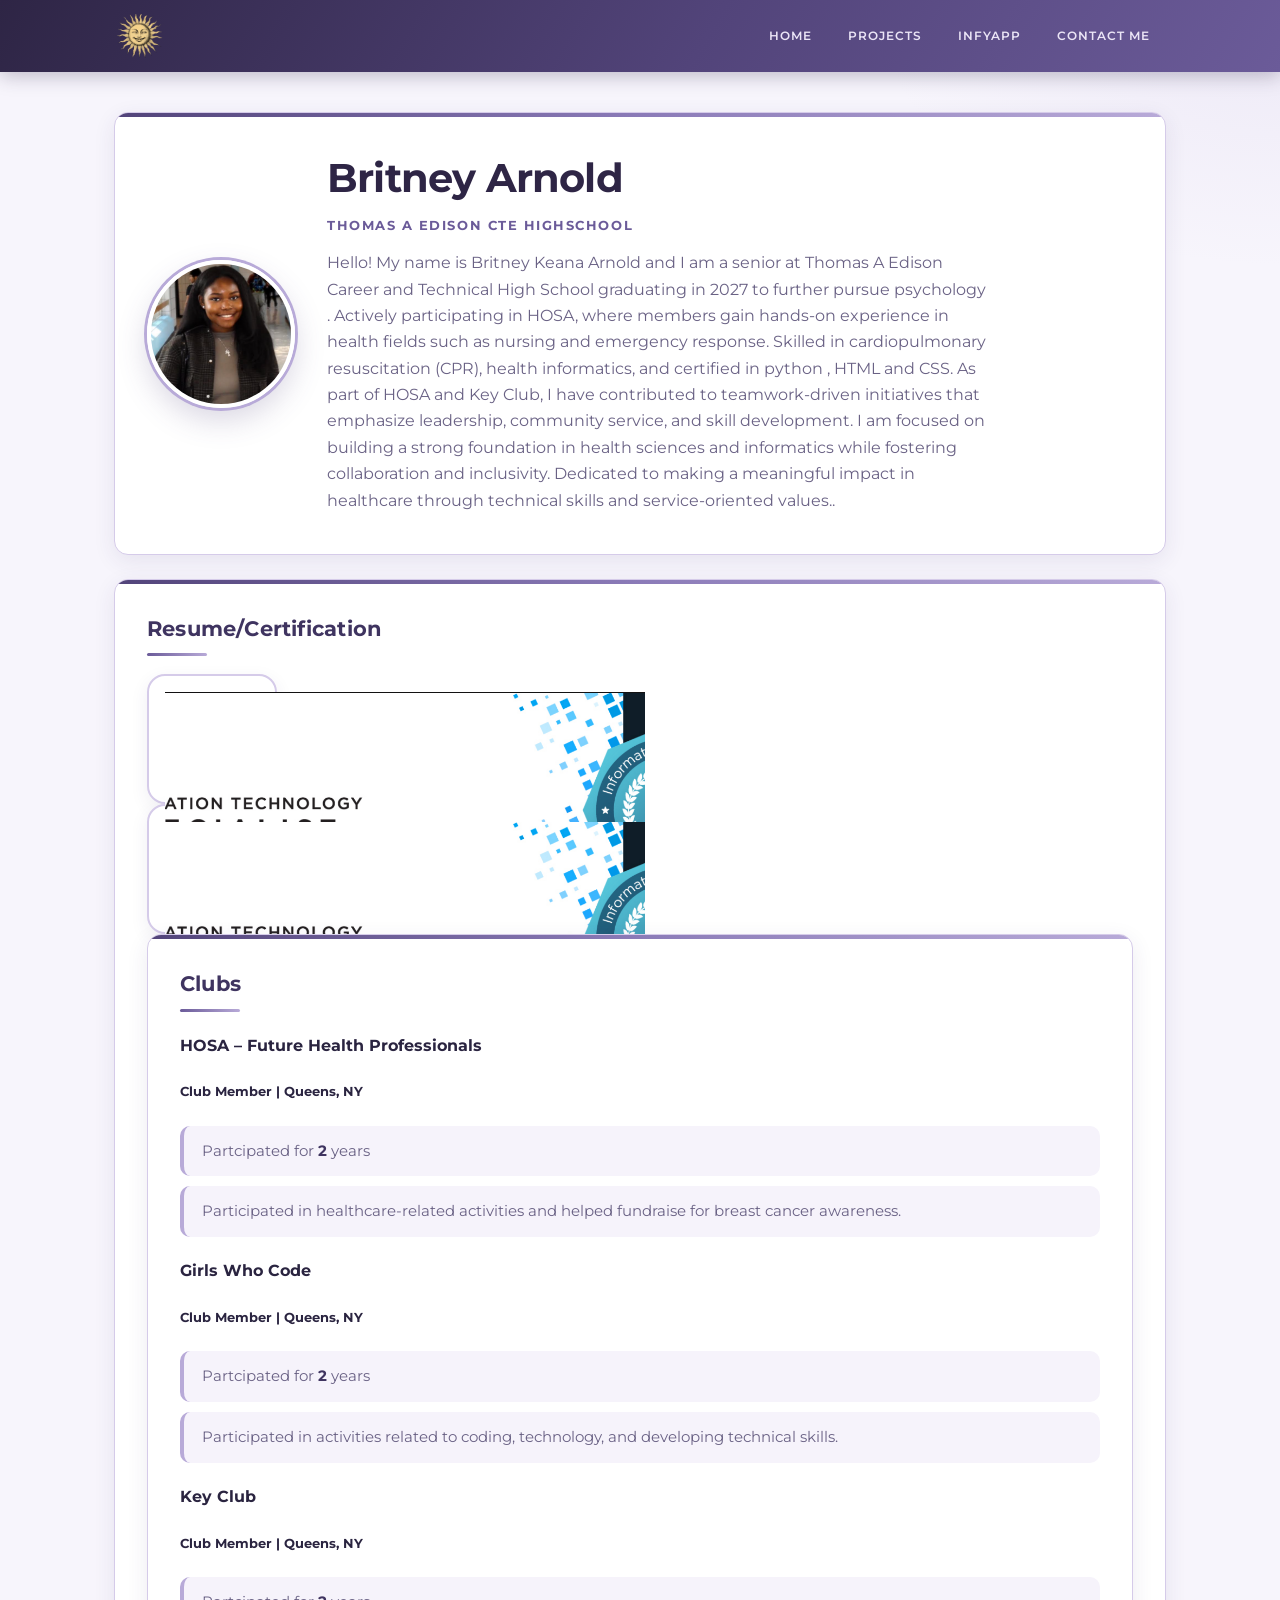
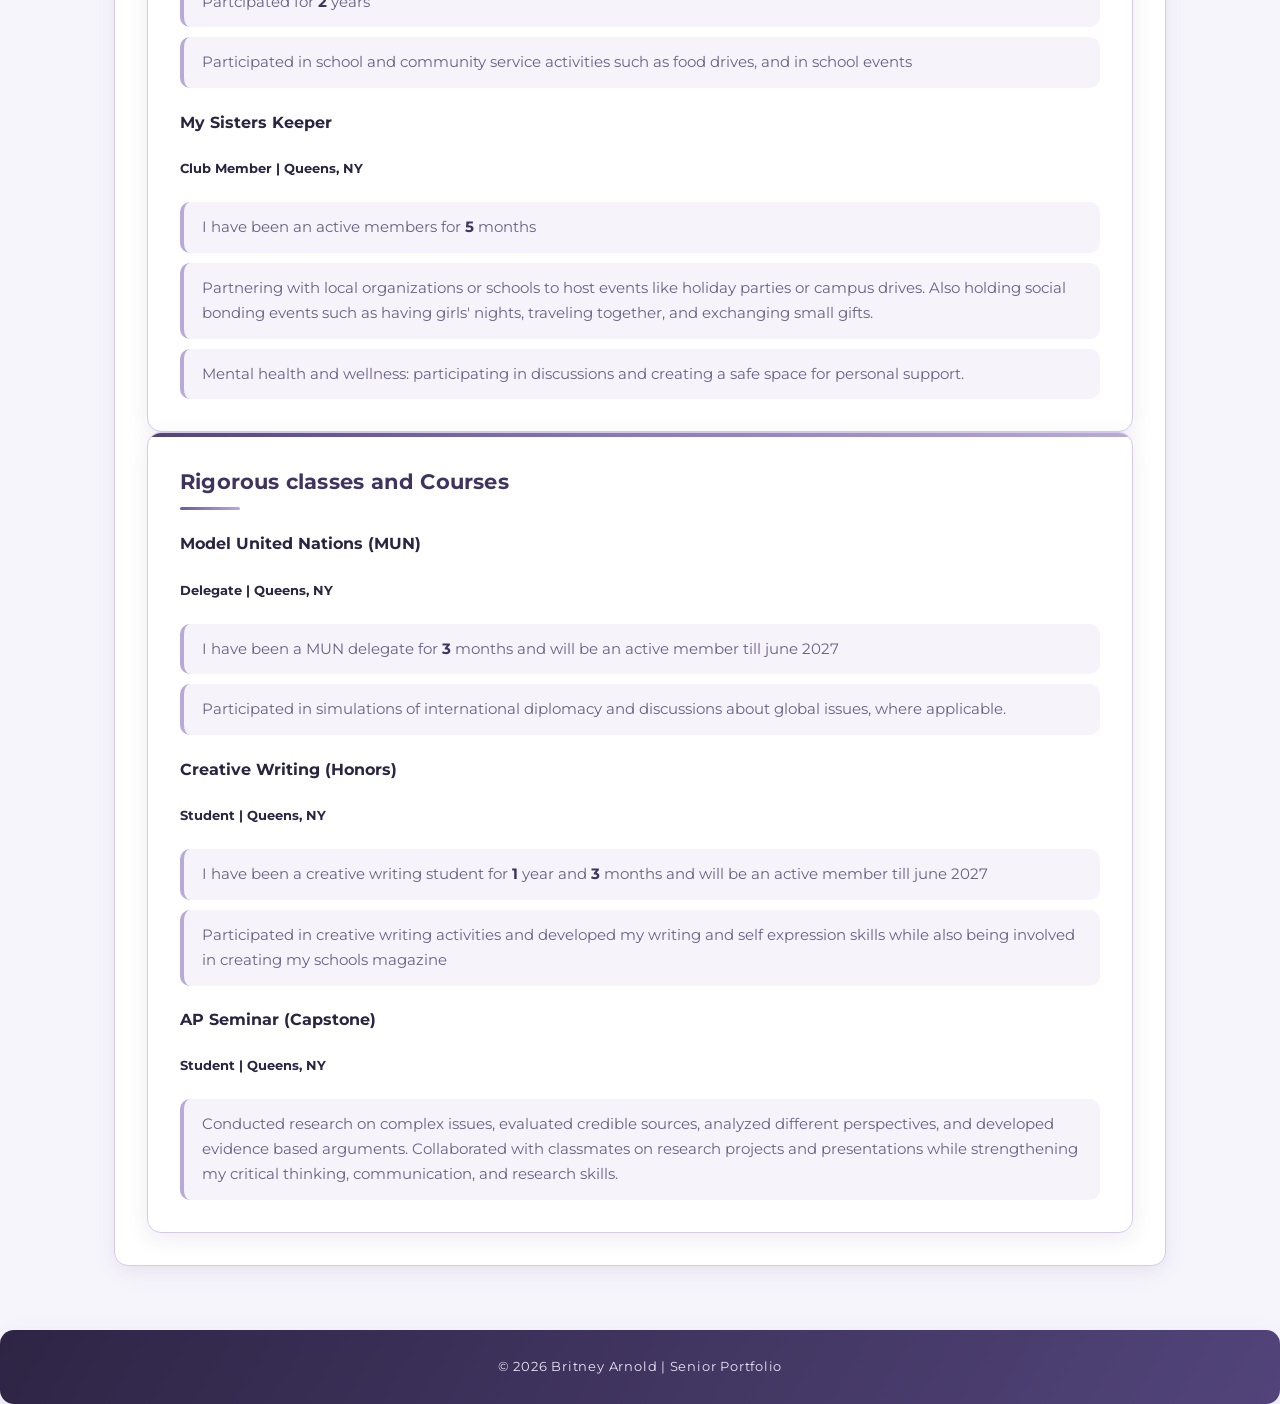
==== commit 6a341cc4: "Update index.html" ====
--- a/index.html
+++ b/index.html
@@ -55,41 +55,6 @@
       </div>
     </section>
 
-    <!-- QUICK LINKS CARD (optional) -->
-    <section class="resource-card">
-      <h2>Links</h2>
-      <!--<p>Portfolio: View my previous portfolio showcasing my earlier work and growth
-      Email: Contact me directly for questions, opportunities, or collaborations
-        LinkedIn: Connect with me professionally to learn more about my academic and career interests.</p>-->
-        <ul>
-          <li><strong>Portfolio:</strong> View my previous portfolio showcasing my earlier work and growth</li>
-          <li><strong>Email:</strong> Contact me directly for questions, opportunities, or collaborations</li>
-          <li><strong>LinkedIn:</strong> Connect with me professionally to learn more about my academic and career interests.</li>
-        </ul>
-
-      <div class="skill-images">
-        <!-- Old portfolio -->
-        <a href="https://britneyataehs.github.io/sophmore_portfolio/" target="_blank" rel="noopener">
-          <div class="picture">
-            <img class="link-pic" src="github.png" alt="Old Portfolio" />
-          </div>
-        </a>
-
-        <!-- Email -->
-        <a href="mailto:britneya44@nycstudents.net" target="_blank" rel="noopener">
-          <div class="picture">
-            <img class="link-pic" src="gmailpurple.png" alt="Email" />
-          </div>
-        </a>
-
-        <!-- LinkedIn (or other) -->
-        <a href="https://www.linkedin.com/in/britney-a-8b460536a/" target="_blank" rel="noopener">
-          <div class="picture">
-            <img class="link-pic" src="linkedin.png" alt="LinkedIn" />
-          </div>
-        </a>
-      </div>
-    </section>
 
      <section class="resource-card">
   <h2>Resume/Certification</h2>
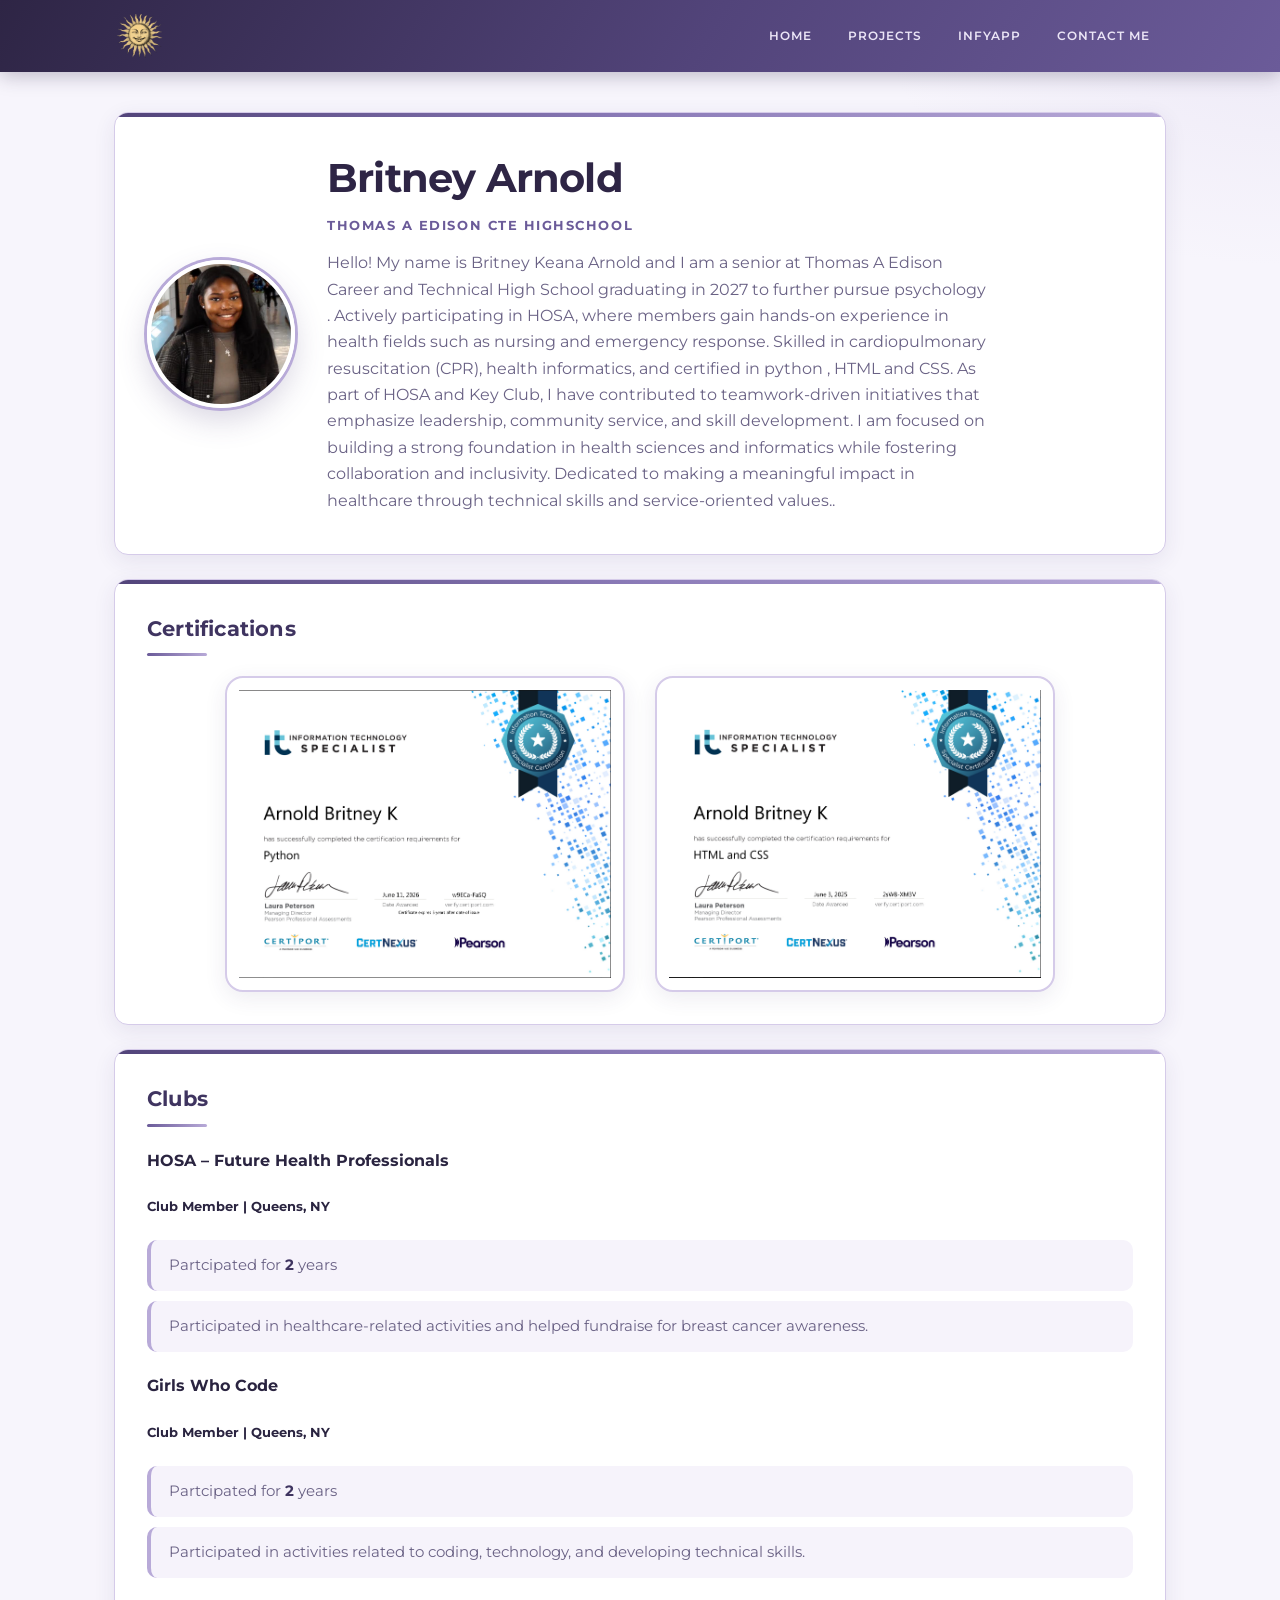
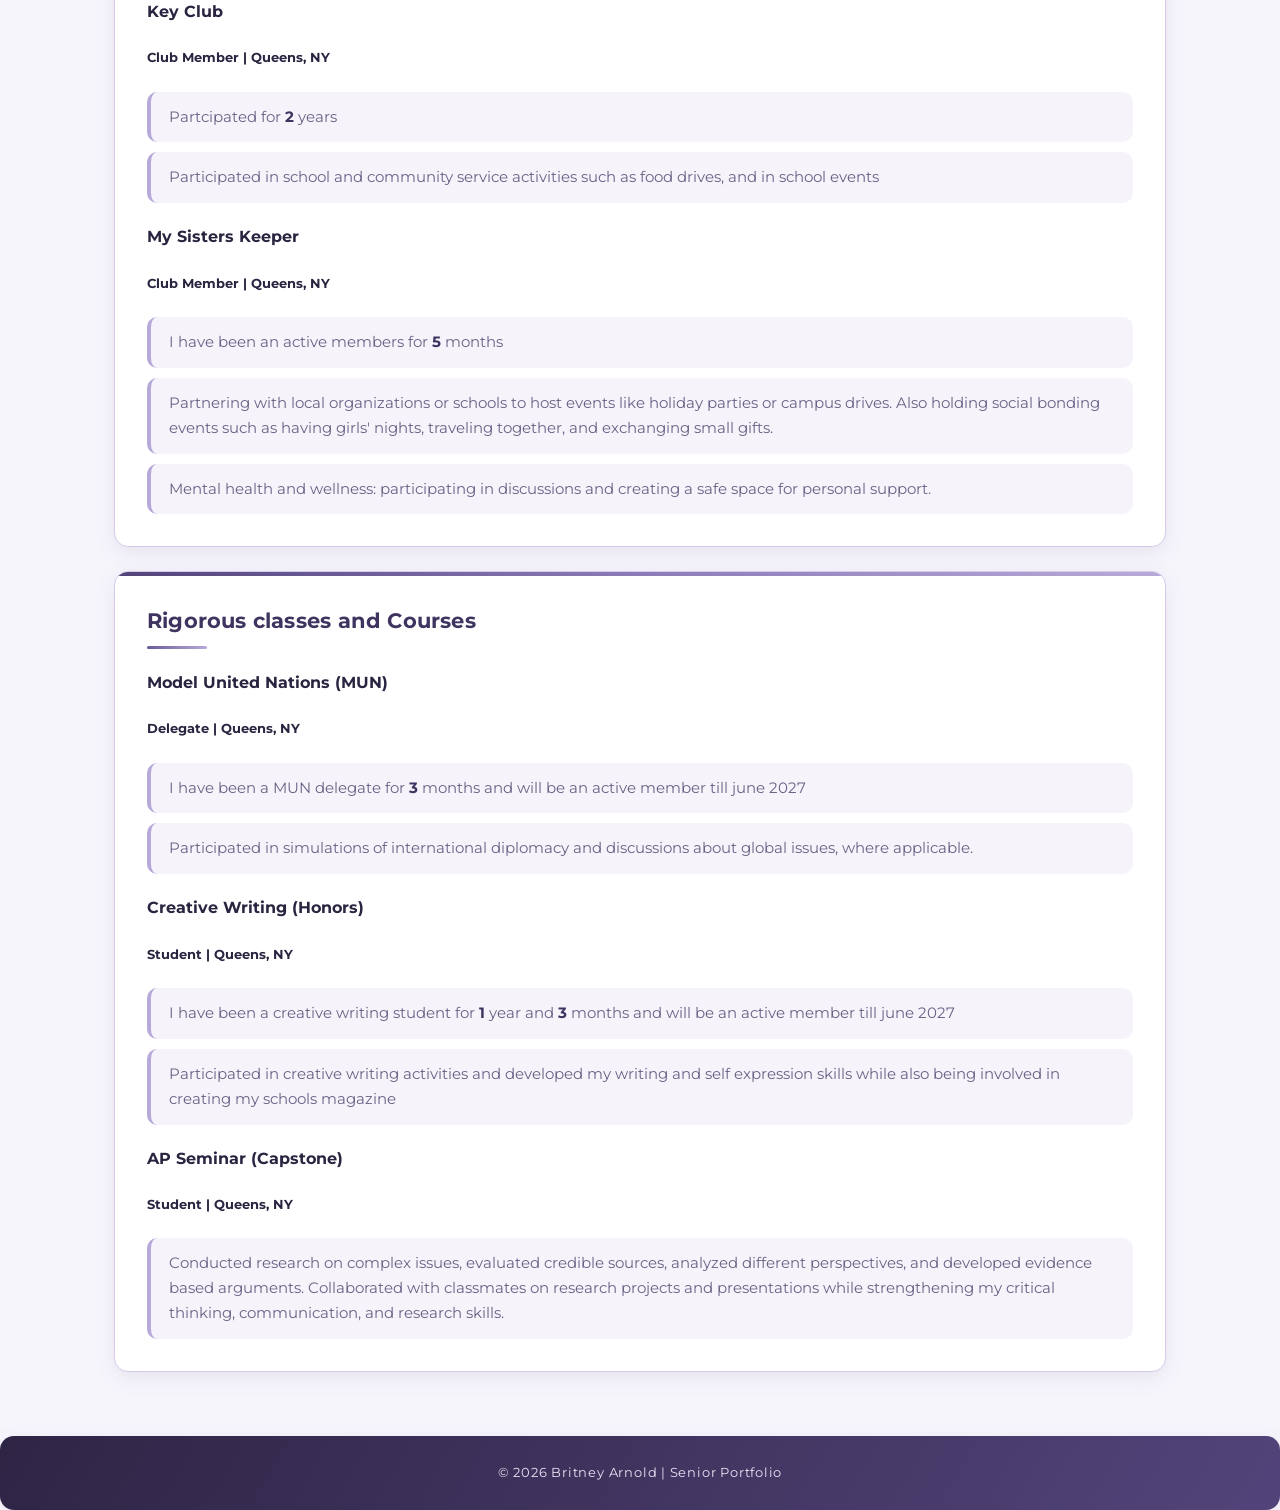
==== commit b2d01efb: "Update index.html" ====
--- a/index.html
+++ b/index.html
@@ -56,27 +56,31 @@
     </section>
 
 
-     <section class="resource-card">
-  <h2>Resume/Certification</h2>
+    <!-- RESUME / CERTIFICATIONS -->
+<section class="resource-card">
+  <h2>Certifications</h2>
 
-  <section>
-  <a href="Cert1.png" target="_blank" rel="noopener">
-    <div class="picture">
-      <img class="picture-size"
-           src="Cert1.png" 
-           alt="Python Certification"
-           style="min-width: 5in; min-height: 7in; object-fit: cover;">
-    </div>
-  </a>
+  <div class="certificates">
 
-  <a href="cert2.png" target="_blank" rel="noopener">
-    <div class="picture">
-      <img class="picture-size"
-           src="cert2.png"
-           alt="HTML/CSS Certification"
-           style="min-width: 5in; min-height: 7in; object-fit: cover;">
-    </div>
-  </a>
+    <a href="Cert1.png" target="_blank" rel="noopener">
+      <div class="picture">
+        <img
+          class="picture-size"
+          src="Cert1.png"
+          alt="Python Certification">
+      </div>
+    </a>
+
+    <a href="cert2.png" target="_blank" rel="noopener">
+      <div class="picture">
+        <img
+          class="picture-size"
+          src="cert2.png"
+          alt="HTML and CSS Certification">
+      </div>
+    </a>
+
+  </div>
 </section>
 
       <section class="resource-card">
--- a/style.css
+++ b/style.css
@@ -2,29 +2,37 @@
    Britney Arnold | Junior Fall Portfolio
    Theme: Lavender shades — calm, professional, low-key
    ========================================================== */
+
 /* ---------- 1. Color system ---------- */
 :root {
-  --lav-900: #2e2545;   /* deepest purple  */
+  --lav-900: #2e2545;
   --lav-800: #3f3460;
-  --lav-700: #52447a;   /* primary text    */
+  --lav-700: #52447a;
   --lav-600: #6b5b99;
-  --lav-500: #8b7bb8;   /* accent          */
+  --lav-500: #8b7bb8;
   --lav-300: #b8aad8;
   --lav-200: #d5cbe9;
-  --lav-100: #ebe5f6;   /* pale lavender   */
+  --lav-100: #ebe5f6;
   --lav-050: #f6f3fb;
   --canvas: #f7f5fc;
-  --paper:  #ffffff;
-  --ink:    #2a2440;
-  --muted:  #6a6285;
-  --radius:      14px;
+  --paper: #ffffff;
+  --ink: #2a2440;
+  --muted: #6a6285;
+  --radius: 14px;
   --shadow-soft: 0 6px 22px rgba(60, 45, 100, 0.09);
   --shadow-lift: 0 12px 34px rgba(60, 45, 100, 0.15);
-  --ease:        0.25s ease;
-}
+  --ease: 0.25s ease;
+}
+
 /* ---------- 2. Base ---------- */
-* { box-sizing: border-box; }
-html { scroll-behavior: smooth; }
+* {
+  box-sizing: border-box;
+}
+
+html {
+  scroll-behavior: smooth;
+}
+
 body {
   margin: 0;
   font-family: "Montserrat", "Segoe UI", system-ui, sans-serif;
@@ -36,13 +44,23 @@
     var(--canvas);
   min-height: 100vh;
 }
-img { max-width: 100%; display: block; }
-a { color: var(--lav-700); text-decoration: none; }
+
+img {
+  max-width: 100%;
+  display: block;
+}
+
+a {
+  color: var(--lav-700);
+  text-decoration: none;
+}
+
 a:focus-visible {
   outline: 3px solid var(--lav-500);
   outline-offset: 3px;
   border-radius: 8px;
 }
+
 /* ---------- 3. Header / Navbar ---------- */
 header {
   position: sticky;
@@ -51,6 +69,7 @@
   background: linear-gradient(120deg, var(--lav-900), var(--lav-700) 55%, var(--lav-600));
   box-shadow: 0 4px 18px rgba(46, 37, 69, 0.28);
 }
+
 .navbar {
   max-width: 1100px;
   margin: 0 auto;
@@ -61,11 +80,13 @@
   gap: 18px;
   flex-wrap: wrap;
 }
+
 .navbar-left img {
   height: 44px;
   width: auto;
   object-fit: contain;
 }
+
 .navbar-right {
   display: flex;
   align-items: center;
@@ -75,6 +96,7 @@
   padding: 0;
   flex-wrap: wrap;
 }
+
 .navbar-right li a {
   display: inline-block;
   padding: 9px 15px;
@@ -87,12 +109,14 @@
   border: 1px solid transparent;
   transition: color var(--ease), background var(--ease), border-color var(--ease);
 }
+
 .navbar-right li a:hover,
 .navbar-right li a:focus-visible {
   color: #ffffff;
   background: rgba(213, 203, 233, 0.18);
   border-color: var(--lav-300);
 }
+
 /* ---------- 4. Layout ---------- */
 .home-card {
   max-width: 1100px;
@@ -101,6 +125,7 @@
   display: grid;
   gap: 24px;
 }
+
 /* ---------- 5. Cards ---------- */
 .resource-card {
   position: relative;
@@ -112,6 +137,7 @@
   box-shadow: var(--shadow-soft);
   transition: box-shadow var(--ease);
 }
+
 .resource-card::before {
   content: "";
   position: absolute;
@@ -119,7 +145,11 @@
   height: 4px;
   background: linear-gradient(90deg, var(--lav-700), var(--lav-500), var(--lav-300));
 }
-.resource-card:hover { box-shadow: var(--shadow-lift); }
+
+.resource-card:hover {
+  box-shadow: var(--shadow-lift);
+}
+
 /* ---------- 6. Bio ---------- */
 .bio {
   display: flex;
@@ -127,6 +157,7 @@
   gap: 32px;
   flex-wrap: wrap;
 }
+
 .bio-pic img {
   width: 148px;
   height: 148px;
@@ -135,7 +166,11 @@
   border: 4px solid var(--paper);
   box-shadow: 0 0 0 3px var(--lav-300), 0 12px 30px rgba(82, 68, 122, 0.22);
 }
-.bio-text { flex: 1 1 320px; }
+
+.bio-text {
+  flex: 1 1 320px;
+}
+
 .bio-text h1 {
   margin: 0 0 4px;
   font-size: clamp(1.9rem, 4vw, 2.5rem);
@@ -143,6 +178,7 @@
   letter-spacing: -0.02em;
   color: var(--lav-900);
 }
+
 .bio-text h4 {
   margin: 0 0 14px;
   font-size: 0.8rem;
@@ -151,11 +187,13 @@
   text-transform: uppercase;
   color: var(--lav-600);
 }
+
 .bio-text p {
   margin: 0;
   color: var(--muted);
   max-width: 60ch;
 }
+
 /* ---------- 7. Headings ---------- */
 .resource-card h2 {
   margin: 0 0 18px;
@@ -166,6 +204,7 @@
   padding-bottom: 10px;
   position: relative;
 }
+
 .resource-card h2::after {
   content: "";
   position: absolute;
@@ -176,10 +215,12 @@
   border-radius: 3px;
   background: linear-gradient(90deg, var(--lav-600), var(--lav-300));
 }
+
 .resource-card p {
   color: var(--muted);
   margin: 0 0 8px;
 }
+
 /* ---------- 8. Lists ---------- */
 .resource-card ul {
   list-style: none;
@@ -188,6 +229,7 @@
   display: grid;
   gap: 10px;
 }
+
 .resource-card > ul > li {
   padding: 13px 18px;
   background: var(--lav-050);
@@ -197,11 +239,16 @@
   font-size: 0.94rem;
   transition: background var(--ease), border-color var(--ease);
 }
+
 .resource-card > ul > li:hover {
   background: var(--lav-100);
   border-left-color: var(--lav-600);
 }
-.resource-card ul strong { color: var(--lav-800); }
+
+.resource-card ul strong {
+  color: var(--lav-800);
+}
+
 /* ---------- 9. Icon buttons ---------- */
 .skill-images {
   display: flex;
@@ -209,30 +256,20 @@
   gap: 20px;
   margin-top: 24px;
 }
-.picture {
-  width: 130px;
-  height: 130px;
-  display: grid;
-  place-items: center;
-  padding: 16px;
-  background: var(--paper);
-  border: 2px solid var(--lav-200);
-  border-radius: 18px;
-  box-shadow: 0 6px 18px rgba(60, 45, 100, 0.08);
-  transition: border-color var(--ease), box-shadow var(--ease);
-}
+
 .link-pic {
   max-height: 80px;
   width: auto;
   object-fit: contain;
 }
+
 .skill-images a:hover .picture,
 .skill-images a:focus-visible .picture {
   border-color: var(--lav-500);
   box-shadow: 0 10px 26px rgba(60, 45, 100, 0.18);
 }
+
 /* ---------- 10. Reusable button ---------- */
-/* Add class="btn" to any <a> or <button> */
 .btn {
   display: inline-block;
   padding: 12px 26px;
@@ -248,12 +285,14 @@
   cursor: pointer;
   transition: background var(--ease), color var(--ease);
 }
+
 .btn:hover,
 .btn:focus-visible {
   background: linear-gradient(120deg, var(--lav-700), var(--lav-500));
   border-color: var(--lav-700);
   color: #ffffff;
 }
+
 /* ---------- 11. Footer ---------- */
 footer.resource-card {
   background: linear-gradient(120deg, var(--lav-900), var(--lav-700));
@@ -261,42 +300,83 @@
   text-align: center;
   padding: 26px;
 }
-footer.resource-card::before { display: none; }
+
+footer.resource-card::before {
+  display: none;
+}
+
 footer.resource-card p {
   margin: 0;
   color: var(--lav-100);
   font-size: 0.82rem;
   letter-spacing: 0.06em;
 }
+
 /* ---------- 12. Responsive ---------- */
 @media (max-width: 760px) {
   .navbar {
     justify-content: center;
     padding: 14px 16px;
   }
-  .navbar-right { justify-content: center; }
-  .navbar-right li a { padding: 8px 12px; font-size: 0.72rem; }
-  .home-card { padding: 26px 16px 48px; }
-  .resource-card { padding: 24px 20px; }
+
+  .navbar-right {
+    justify-content: center;
+  }
+
+  .navbar-right li a {
+    padding: 8px 12px;
+    font-size: 0.72rem;
+  }
+
+  .home-card {
+    padding: 26px 16px 48px;
+  }
+
+  .resource-card {
+    padding: 24px 20px;
+  }
+
   .bio {
     flex-direction: column;
     text-align: center;
   }
-  .bio-text p { margin: 0 auto; }
-  .resource-card h2 { text-align: center; }
-  .resource-card h2::after { left: 50%; transform: translateX(-50%); }
-  .skill-images { justify-content: center; }
-}
+
+  .bio-text p {
+    margin: 0 auto;
+  }
+
+  .resource-card h2 {
+    text-align: center;
+  }
+
+  .resource-card h2::after {
+    left: 50%;
+    transform: translateX(-50%);
+  }
+
+  .skill-images {
+    justify-content: center;
+  }
+}
+
 /* ---------- 13. Reduced motion ---------- */
 @media (prefers-reduced-motion: reduce) {
-  html { scroll-behavior: auto; }
-  * { transition: none !important; }
-}
+  html {
+    scroll-behavior: auto;
+  }
+
+  * {
+    transition: none !important;
+  }
+}
+
+/* ---------- Projects ---------- */
 .project {
   display: flex;
   flex-direction: column;
   gap: 22px;
 }
+
 .project iframe {
   width: 100%;
   height: 650px;
@@ -306,21 +386,77 @@
   border-radius: 12px;
   background: var(--lav-050);
 }
+
 .reflection h3 {
   margin: 0 0 8px;
   font-size: 1.05rem;
   font-weight: 700;
   color: var(--lav-800);
 }
+
 .reflection p {
   margin: 0 0 8px;
   color: var(--muted);
   font-size: 0.94rem;
 }
-.reflection strong { color: var(--lav-800); }
+
+.reflection strong {
+  color: var(--lav-800);
+}
+
 @media (max-width: 760px) {
   .project iframe {
     height: 480px;
     min-height: 480px;
   }
 }
+
+/* ---------- Certificates ---------- */
+.certificates {
+  display: flex;
+  flex-wrap: wrap;
+  justify-content: center;
+  align-items: flex-start;
+  gap: 30px;
+  margin-top: 20px;
+}
+
+.picture {
+  width: 100%;
+  max-width: 400px;
+  height: auto;
+  display: flex;
+  justify-content: center;
+  align-items: center;
+  padding: 12px;
+  background: var(--paper);
+  border: 2px solid var(--lav-200);
+  border-radius: 18px;
+  box-shadow: var(--shadow-soft);
+  transition: border-color var(--ease), box-shadow var(--ease);
+}
+
+.picture-size {
+  display: block;
+  width: 100%;
+  height: auto;
+  max-height: 600px;
+  object-fit: contain;
+}
+
+.certificates a:hover .picture {
+  border-color: var(--lav-500);
+  box-shadow: var(--shadow-lift);
+}
+
+@media (max-width: 760px) {
+  .certificates {
+    flex-direction: column;
+    align-items: center;
+  }
+
+  .picture {
+    max-width: 100%;
+  }
+}
+
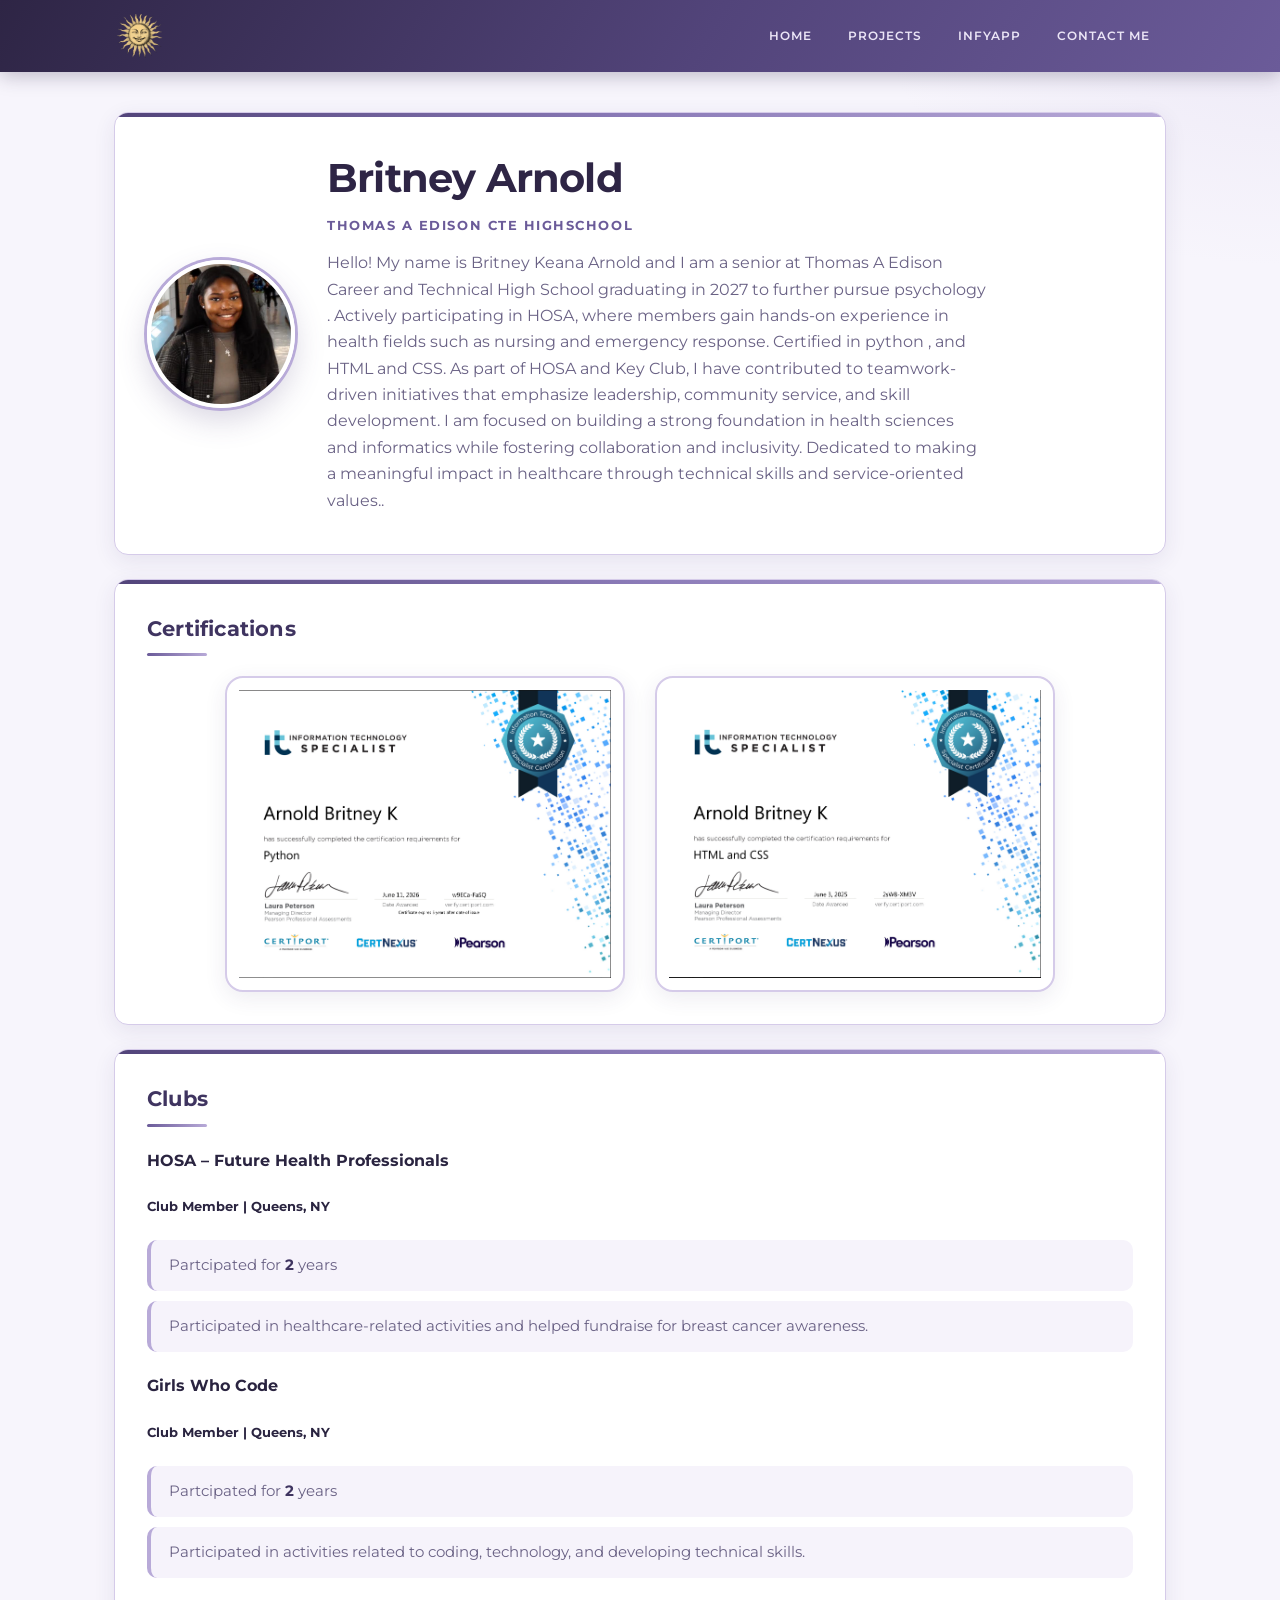
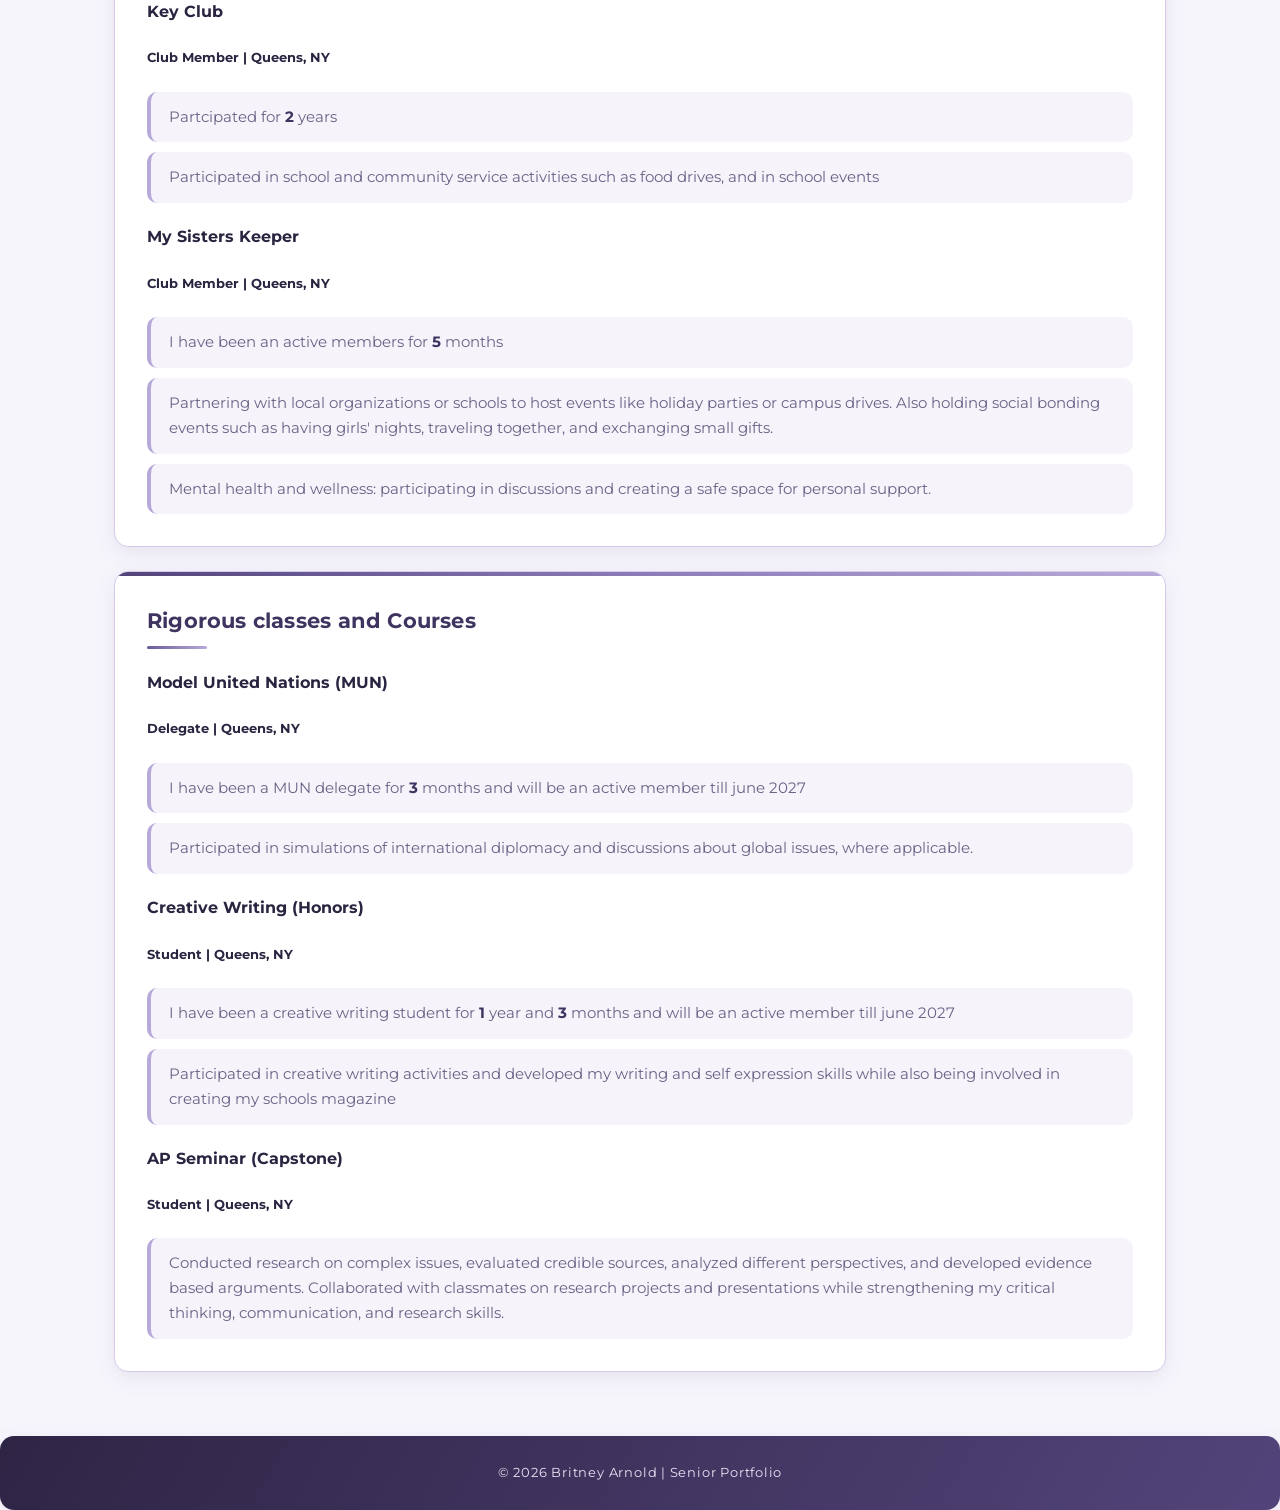
==== commit df49d859: "Update index.html" ====
--- a/index.html
+++ b/index.html
@@ -50,7 +50,7 @@
           <h1>Britney Arnold</h1>
           <h4>Thomas A Edison CTE highschool </h4>
           <p>
-            Hello! My name is Britney Keana Arnold and I am a senior at Thomas A Edison Career and Technical High School graduating in 2027 to further pursue psychology . Actively participating in HOSA, where members gain hands-on experience in health fields such as nursing and emergency response. Skilled in cardiopulmonary resuscitation (CPR), health informatics, and certified in python , HTML and CSS. As part of HOSA and Key Club, I have contributed to teamwork-driven initiatives that emphasize leadership, community service, and skill development. I am focused on building a strong foundation in health sciences and informatics while fostering collaboration and inclusivity. Dedicated to making a meaningful impact in healthcare through technical skills and service-oriented values.. 
+            Hello! My name is Britney Keana Arnold and I am a senior at Thomas A Edison Career and Technical High School graduating in 2027 to further pursue psychology . Actively participating in HOSA, where members gain hands-on experience in health fields such as nursing and emergency response. Certified in python , and HTML and CSS. As part of HOSA and Key Club, I have contributed to teamwork-driven initiatives that emphasize leadership, community service, and skill development. I am focused on building a strong foundation in health sciences and informatics while fostering collaboration and inclusivity. Dedicated to making a meaningful impact in healthcare through technical skills and service-oriented values.. 
         </div>
       </div>
     </section>
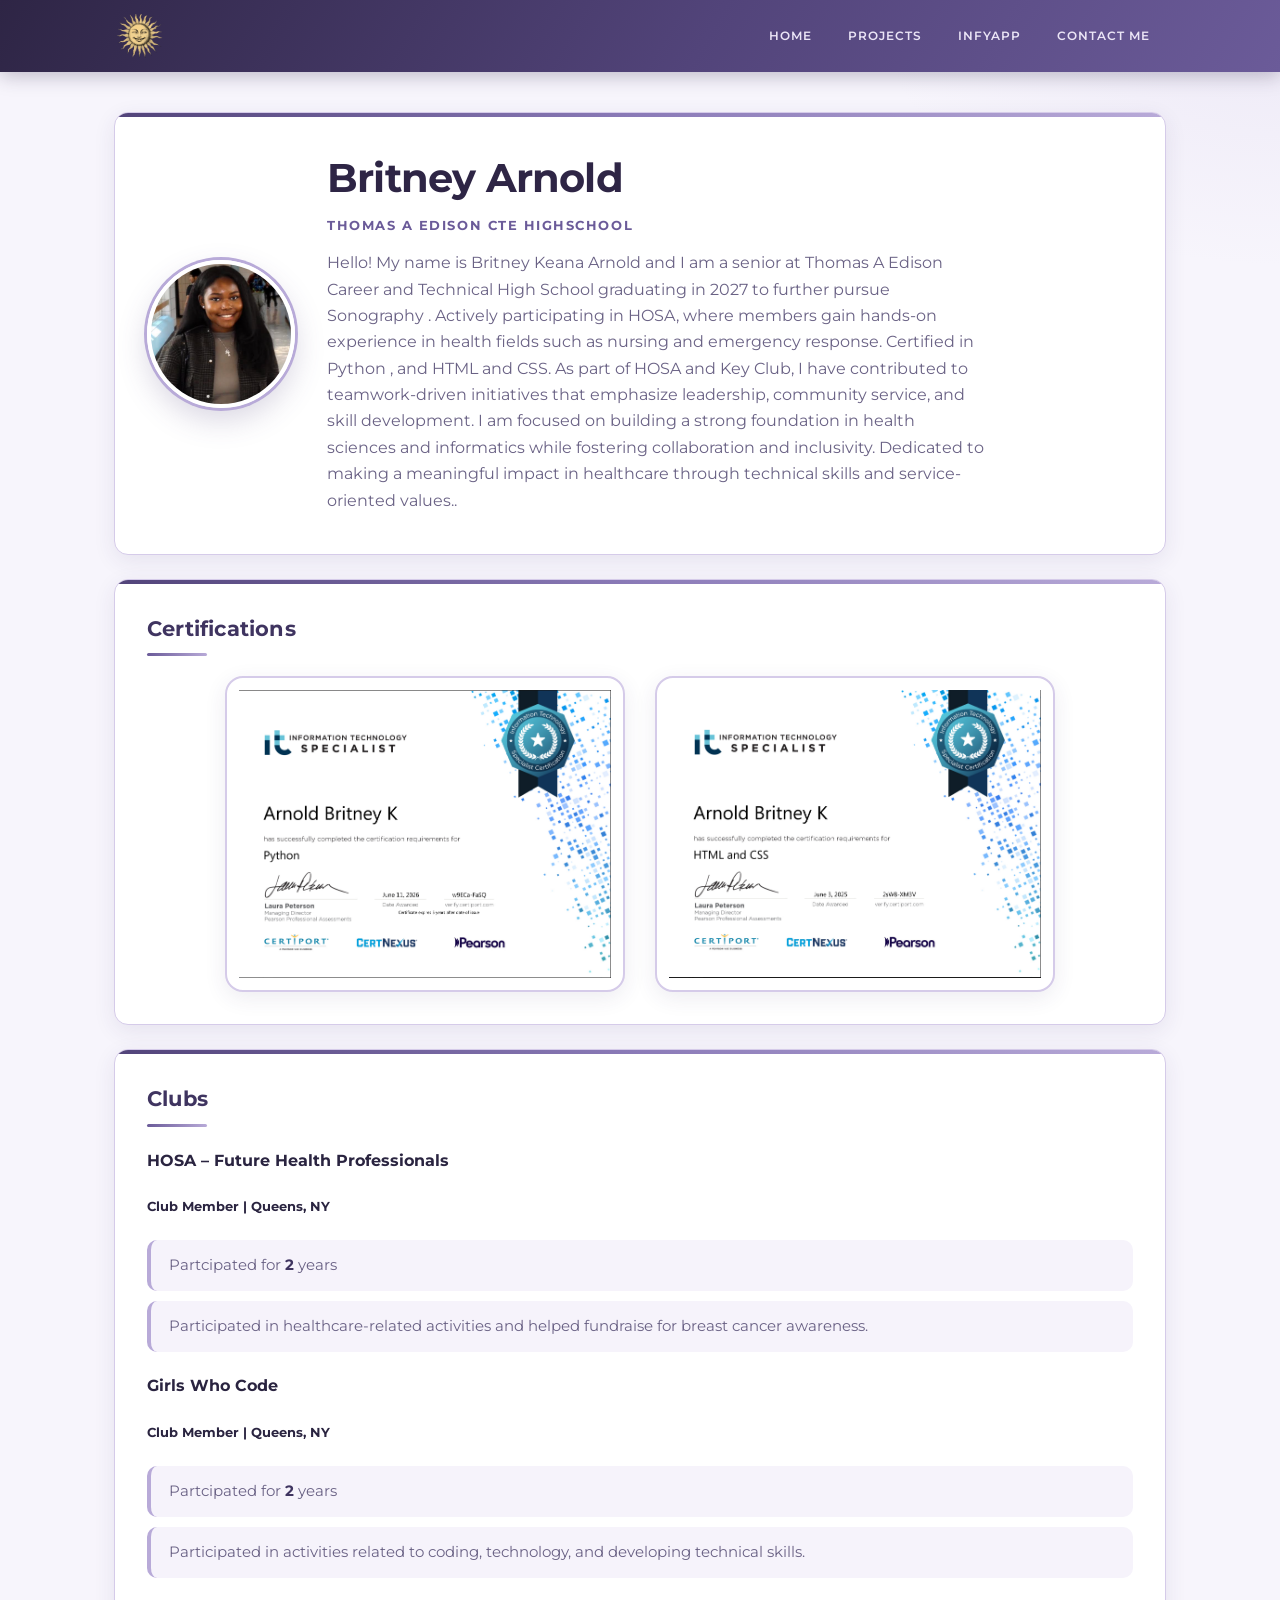
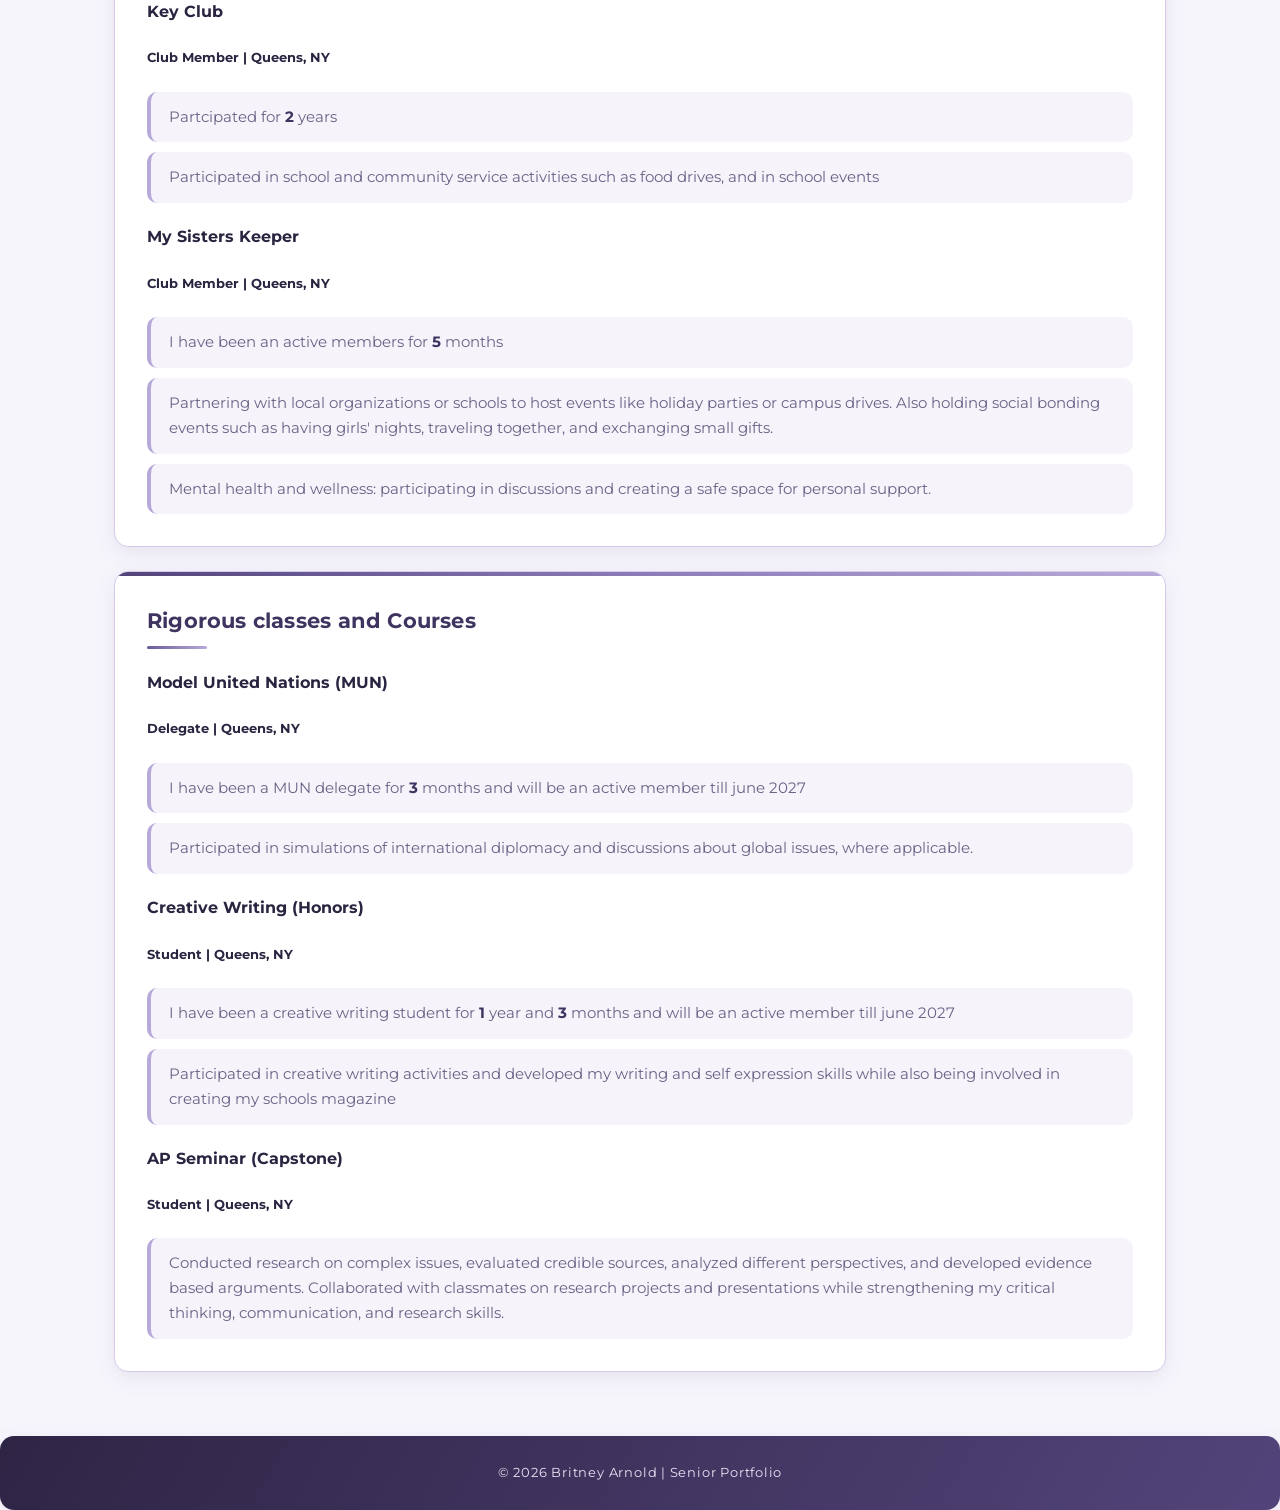
==== commit bede9ff7: "Update index.html" ====
--- a/index.html
+++ b/index.html
@@ -50,7 +50,7 @@
           <h1>Britney Arnold</h1>
           <h4>Thomas A Edison CTE highschool </h4>
           <p>
-            Hello! My name is Britney Keana Arnold and I am a senior at Thomas A Edison Career and Technical High School graduating in 2027 to further pursue psychology . Actively participating in HOSA, where members gain hands-on experience in health fields such as nursing and emergency response. Certified in python , and HTML and CSS. As part of HOSA and Key Club, I have contributed to teamwork-driven initiatives that emphasize leadership, community service, and skill development. I am focused on building a strong foundation in health sciences and informatics while fostering collaboration and inclusivity. Dedicated to making a meaningful impact in healthcare through technical skills and service-oriented values.. 
+            Hello! My name is Britney Keana Arnold and I am a senior at Thomas A Edison Career and Technical High School graduating in 2027 to further pursue Sonography . Actively participating in HOSA, where members gain hands-on experience in health fields such as nursing and emergency response. Certified in Python , and HTML and CSS. As part of HOSA and Key Club, I have contributed to teamwork-driven initiatives that emphasize leadership, community service, and skill development. I am focused on building a strong foundation in health sciences and informatics while fostering collaboration and inclusivity. Dedicated to making a meaningful impact in healthcare through technical skills and service-oriented values.. 
         </div>
       </div>
     </section>
